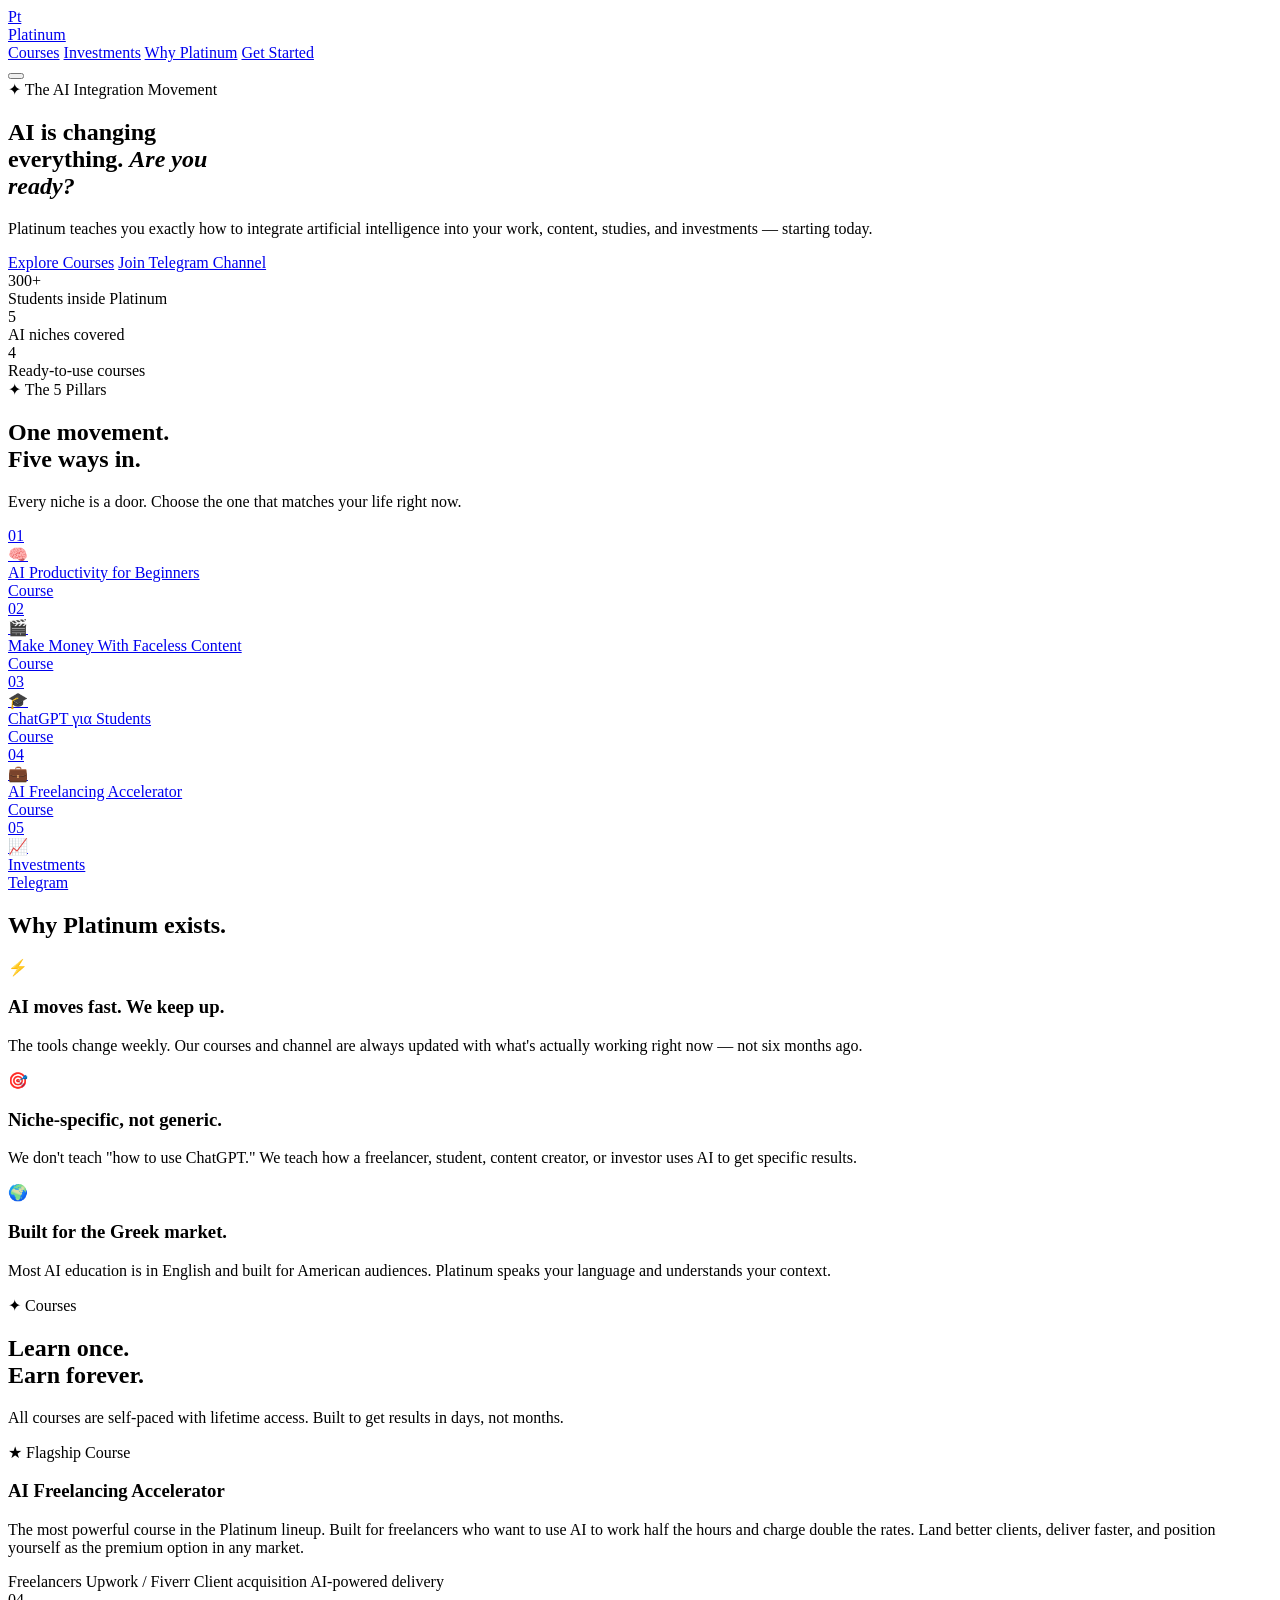
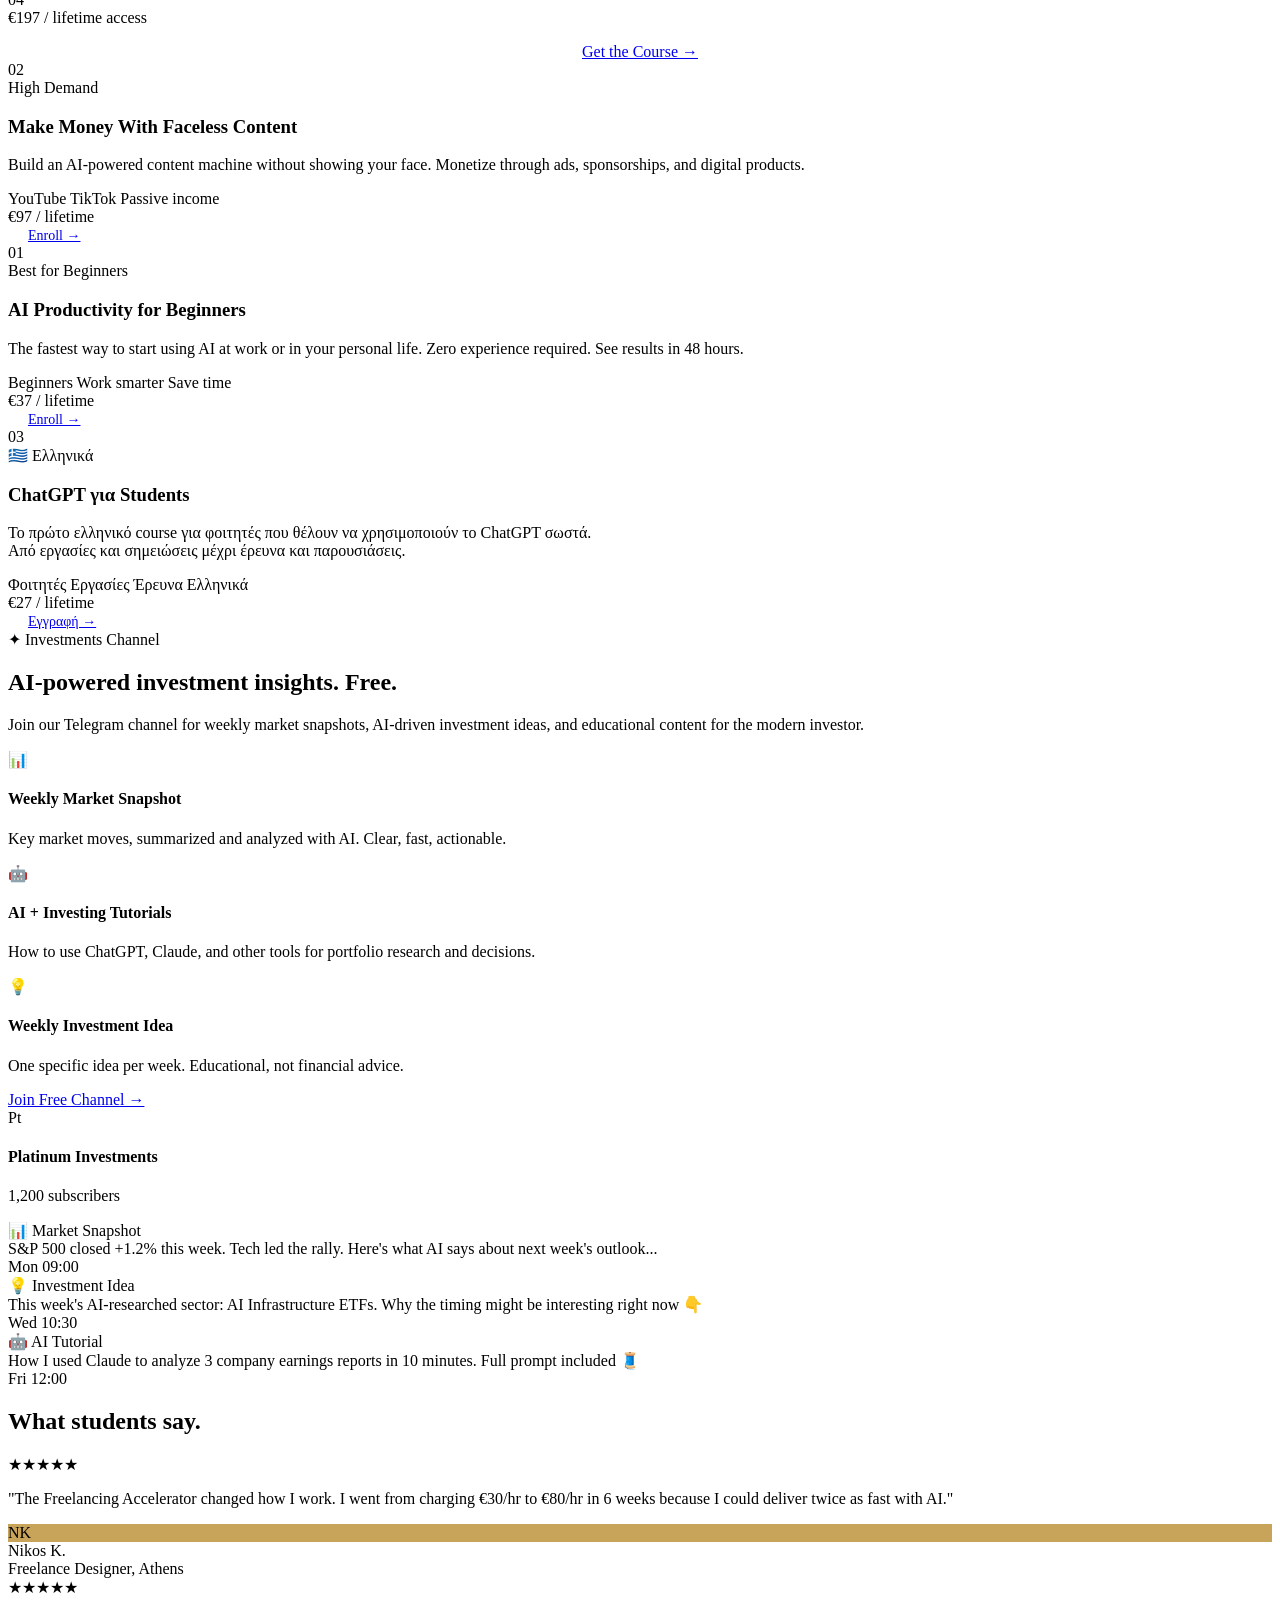
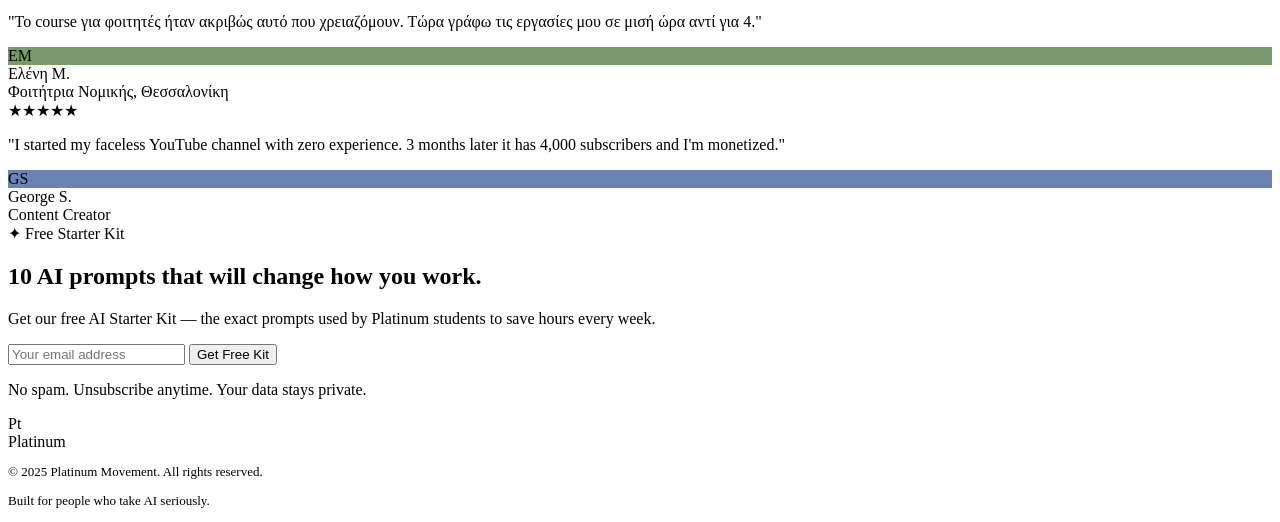
==== index.html @ 346ea212 "Add files via upload" ====
<!DOCTYPE html>
<html lang="en">
<head>
  <meta charset="UTF-8" />
  <meta name="viewport" content="width=device-width, initial-scale=1.0" />
  <meta name="description" content="Platinum — The AI Integration Movement. Learn how to integrate artificial intelligence into your work, content, studies, and investments." />
  <meta property="og:title" content="Platinum — The AI Integration Movement" />
  <meta property="og:description" content="5 niches. 4 courses. 1 free Telegram channel. Start using AI today." />
  <meta property="og:type" content="website" />
  <title>Platinum — The AI Integration Movement</title>
  <link rel="stylesheet" href="css/global.css" />
  <link rel="stylesheet" href="css/landing.css" />
</head>
<body>

  <!-- ══ NAVBAR ══════════════════════════════════════════════ -->
  <nav class="navbar">
    <a href="index.html" class="nav-logo">
      <div class="pt-badge">Pt</div>
      Platinum
    </a>
    <div class="nav-links">
      <a href="#courses">Courses</a>
      <a href="#investments">Investments</a>
      <a href="#about">Why Platinum</a>
      <a href="#email" class="nav-cta">Get Started</a>
    </div>
    <button class="nav-hamburger" aria-label="Toggle menu">
      <span></span><span></span><span></span>
    </button>
  </nav>

  <!-- ══ HERO ════════════════════════════════════════════════ -->
  <section class="hero">
    <div class="hero-grid" aria-hidden="true"></div>

    <div class="hero-eyebrow eyebrow">✦ The AI Integration Movement</div>

    <h1>AI is changing<br>everything. <em>Are you<br>ready?</em></h1>

    <p class="hero-sub">
      Platinum teaches you exactly how to integrate artificial intelligence
      into your work, content, studies, and investments — starting today.
    </p>

    <div class="hero-ctas">
      <a href="#courses" class="btn btn-primary">Explore Courses</a>
      <a href="#investments" class="btn btn-secondary">Join Telegram Channel</a>
    </div>

    <div class="hero-stats">
      <div class="stat">
        <div class="stat-num" data-target="300" data-suffix="+">300+</div>
        <div class="stat-label">Students inside Platinum</div>
      </div>
      <div class="stat">
        <div class="stat-num" data-target="5">5</div>
        <div class="stat-label">AI niches covered</div>
      </div>
      <div class="stat">
        <div class="stat-num" data-target="4">4</div>
        <div class="stat-label">Ready-to-use courses</div>
      </div>
    </div>
  </section>

  <!-- ══ PILLARS ══════════════════════════════════════════════ -->
  <section class="pillars-section" id="about">
    <div class="section-inner">
      <div class="pillars-header reveal">
        <div class="section-label">✦ The 5 Pillars</div>
        <h2>One movement.<br>Five ways in.</h2>
        <p>Every niche is a door. Choose the one that matches your life right now.</p>
      </div>
      <div class="grid-5 reveal">
        <a href="course-productivity.html" class="pillar-card">
          <div class="pillar-num">01</div>
          <div class="pillar-icon">🧠</div>
          <div class="pillar-name">AI Productivity for Beginners</div>
          <span class="pillar-type type-course">Course</span>
        </a>
        <a href="course-faceless.html" class="pillar-card">
          <div class="pillar-num">02</div>
          <div class="pillar-icon">🎬</div>
          <div class="pillar-name">Make Money With Faceless Content</div>
          <span class="pillar-type type-course">Course</span>
        </a>
        <a href="course-students.html" class="pillar-card">
          <div class="pillar-num">03</div>
          <div class="pillar-icon">🎓</div>
          <div class="pillar-name">ChatGPT για Students</div>
          <span class="pillar-type type-course">Course</span>
        </a>
        <a href="course-freelancing.html" class="pillar-card">
          <div class="pillar-num">04</div>
          <div class="pillar-icon">💼</div>
          <div class="pillar-name">AI Freelancing Accelerator</div>
          <span class="pillar-type type-course">Course</span>
        </a>
        <a href="#investments" class="pillar-card">
          <div class="pillar-num">05</div>
          <div class="pillar-icon">📈</div>
          <div class="pillar-name">Investments</div>
          <span class="pillar-type type-channel">Telegram</span>
        </a>
      </div>
    </div>
  </section>

  <!-- ══ WHY ══════════════════════════════════════════════════ -->
  <section class="why-section">
    <div class="section-inner">
      <h2 class="reveal">Why Platinum exists.</h2>
      <div class="why-grid reveal">
        <div class="why-item">
          <div class="why-icon">⚡</div>
          <h3>AI moves fast. We keep up.</h3>
          <p>The tools change weekly. Our courses and channel are always updated with what's actually working right now — not six months ago.</p>
        </div>
        <div class="why-item">
          <div class="why-icon">🎯</div>
          <h3>Niche-specific, not generic.</h3>
          <p>We don't teach "how to use ChatGPT." We teach how a freelancer, student, content creator, or investor uses AI to get specific results.</p>
        </div>
        <div class="why-item">
          <div class="why-icon">🌍</div>
          <h3>Built for the Greek market.</h3>
          <p>Most AI education is in English and built for American audiences. Platinum speaks your language and understands your context.</p>
        </div>
      </div>
    </div>
  </section>

  <!-- ══ COURSES ══════════════════════════════════════════════ -->
  <section class="courses-section" id="courses">
    <div class="section-inner">
      <div class="courses-header reveal">
        <div>
          <div class="section-label">✦ Courses</div>
          <h2>Learn once.<br>Earn forever.</h2>
        </div>
        <p>All courses are self-paced with lifetime access. Built to get results in days, not months.</p>
      </div>

      <div class="courses-grid">
        <!-- Featured -->
        <div class="course-card featured reveal">
          <div class="course-content">
            <span class="course-tag">★ Flagship Course</span>
            <h3 class="course-title">AI Freelancing Accelerator</h3>
            <p class="course-desc">The most powerful course in the Platinum lineup. Built for freelancers who want to use AI to work half the hours and charge double the rates. Land better clients, deliver faster, and position yourself as the premium option in any market.</p>
            <div class="course-meta">
              <span class="pill">Freelancers</span>
              <span class="pill">Upwork / Fiverr</span>
              <span class="pill">Client acquisition</span>
              <span class="pill">AI-powered delivery</span>
            </div>
          </div>
          <div class="course-side">
            <div class="course-card-num">04</div>
            <div style="display:flex;flex-direction:column;gap:16px;">
              <div class="course-price">€197 <span>/ lifetime access</span></div>
              <a href="course-freelancing.html" class="btn btn-primary" style="text-align:center;">Get the Course →</a>
            </div>
          </div>
        </div>

        <div class="course-card reveal">
          <div class="course-card-num">02</div>
          <span class="course-tag">High Demand</span>
          <h3 class="course-title">Make Money With Faceless Content</h3>
          <p class="course-desc">Build an AI-powered content machine without showing your face. Monetize through ads, sponsorships, and digital products.</p>
          <div class="course-meta">
            <span class="pill">YouTube</span>
            <span class="pill">TikTok</span>
            <span class="pill">Passive income</span>
          </div>
          <div class="course-footer">
            <div class="course-price">€97 <span>/ lifetime</span></div>
            <a href="course-faceless.html" class="btn btn-primary" style="padding:12px 20px;font-size:14px;">Enroll →</a>
          </div>
        </div>

        <div class="course-card reveal">
          <div class="course-card-num">01</div>
          <span class="course-tag">Best for Beginners</span>
          <h3 class="course-title">AI Productivity for Beginners</h3>
          <p class="course-desc">The fastest way to start using AI at work or in your personal life. Zero experience required. See results in 48 hours.</p>
          <div class="course-meta">
            <span class="pill">Beginners</span>
            <span class="pill">Work smarter</span>
            <span class="pill">Save time</span>
          </div>
          <div class="course-footer">
            <div class="course-price">€37 <span>/ lifetime</span></div>
            <a href="course-productivity.html" class="btn btn-primary" style="padding:12px 20px;font-size:14px;">Enroll →</a>
          </div>
        </div>

        <div class="course-card reveal" style="grid-column:span 2;">
          <div class="course-card-num">03</div>
          <span class="course-tag">🇬🇷 Ελληνικά</span>
          <h3 class="course-title">ChatGPT για Students</h3>
          <p class="course-desc" style="max-width:600px;">Το πρώτο ελληνικό course για φοιτητές που θέλουν να χρησιμοποιούν το ChatGPT σωστά. Από εργασίες και σημειώσεις μέχρι έρευνα και παρουσιάσεις.</p>
          <div class="course-meta">
            <span class="pill">Φοιτητές</span>
            <span class="pill">Εργασίες</span>
            <span class="pill">Έρευνα</span>
            <span class="pill">Ελληνικά</span>
          </div>
          <div class="course-footer">
            <div class="course-price">€27 <span>/ lifetime</span></div>
            <a href="course-students.html" class="btn btn-primary" style="padding:12px 20px;font-size:14px;">Εγγραφή →</a>
          </div>
        </div>
      </div>
    </div>
  </section>

  <!-- ══ TELEGRAM ══════════════════════════════════════════════ -->
  <section class="telegram-section" id="investments">
    <div class="section-inner">
      <div class="telegram-inner">
        <div class="reveal">
          <div class="section-label">✦ Investments Channel</div>
          <h2>AI-powered investment insights. Free.</h2>
          <p>Join our Telegram channel for weekly market snapshots, AI-driven investment ideas, and educational content for the modern investor.</p>
          <div class="tg-features">
            <div class="tg-feature">
              <div class="tg-feature-icon">📊</div>
              <div>
                <h4>Weekly Market Snapshot</h4>
                <p>Key market moves, summarized and analyzed with AI. Clear, fast, actionable.</p>
              </div>
            </div>
            <div class="tg-feature">
              <div class="tg-feature-icon">🤖</div>
              <div>
                <h4>AI + Investing Tutorials</h4>
                <p>How to use ChatGPT, Claude, and other tools for portfolio research and decisions.</p>
              </div>
            </div>
            <div class="tg-feature">
              <div class="tg-feature-icon">💡</div>
              <div>
                <h4>Weekly Investment Idea</h4>
                <p>One specific idea per week. Educational, not financial advice.</p>
              </div>
            </div>
          </div>
          <a href="https://t.me/platinum_investments" class="btn btn-primary" target="_blank" rel="noopener">Join Free Channel →</a>
        </div>

        <div class="tg-mockup reveal">
          <div class="tg-mockup-header">
            <div class="tg-mockup-avatar">Pt</div>
            <div class="tg-mockup-info">
              <h4>Platinum Investments</h4>
              <p>1,200 subscribers</p>
            </div>
          </div>
          <div class="tg-messages">
            <div class="tg-msg">
              <div class="msg-tag">📊 Market Snapshot</div>
              S&P 500 closed +1.2% this week. Tech led the rally. Here's what AI says about next week's outlook...
              <div class="msg-time">Mon 09:00</div>
            </div>
            <div class="tg-msg">
              <div class="msg-tag">💡 Investment Idea</div>
              This week's AI-researched sector: AI Infrastructure ETFs. Why the timing might be interesting right now 👇
              <div class="msg-time">Wed 10:30</div>
            </div>
            <div class="tg-msg">
              <div class="msg-tag">🤖 AI Tutorial</div>
              How I used Claude to analyze 3 company earnings reports in 10 minutes. Full prompt included 🧵
              <div class="msg-time">Fri 12:00</div>
            </div>
          </div>
        </div>
      </div>
    </div>
  </section>

  <!-- ══ TESTIMONIALS ═════════════════════════════════════════ -->
  <section class="testimonials-section">
    <div class="section-inner">
      <h2 class="reveal">What students say.</h2>
      <div class="grid-3 reveal">
        <div class="testi-card">
          <div class="testi-stars">★★★★★</div>
          <p class="testi-quote">"The Freelancing Accelerator changed how I work. I went from charging €30/hr to €80/hr in 6 weeks because I could deliver twice as fast with AI."</p>
          <div class="testi-author">
            <div class="testi-avatar" style="background:#c8a45a;">NK</div>
            <div>
              <div class="testi-name">Nikos K.</div>
              <div class="testi-role">Freelance Designer, Athens</div>
            </div>
          </div>
        </div>
        <div class="testi-card">
          <div class="testi-stars">★★★★★</div>
          <p class="testi-quote">"Το course για φοιτητές ήταν ακριβώς αυτό που χρειαζόμουν. Τώρα γράφω τις εργασίες μου σε μισή ώρα αντί για 4."</p>
          <div class="testi-author">
            <div class="testi-avatar" style="background:#7a9c6d;">EM</div>
            <div>
              <div class="testi-name">Ελένη Μ.</div>
              <div class="testi-role">Φοιτήτρια Νομικής, Θεσσαλονίκη</div>
            </div>
          </div>
        </div>
        <div class="testi-card">
          <div class="testi-stars">★★★★★</div>
          <p class="testi-quote">"I started my faceless YouTube channel with zero experience. 3 months later it has 4,000 subscribers and I'm monetized."</p>
          <div class="testi-author">
            <div class="testi-avatar" style="background:#6a82b4;">GS</div>
            <div>
              <div class="testi-name">George S.</div>
              <div class="testi-role">Content Creator</div>
            </div>
          </div>
        </div>
      </div>
    </div>
  </section>

  <!-- ══ EMAIL ════════════════════════════════════════════════ -->
  <section class="email-section" id="email">
    <div class="section-inner">
      <div class="reveal">
        <div class="section-label">✦ Free Starter Kit</div>
        <h2>10 AI prompts that will change how you work.</h2>
        <p>Get our free AI Starter Kit — the exact prompts used by Platinum students to save hours every week.</p>
        <form class="email-form" novalidate>
          <input type="email" placeholder="Your email address" required aria-label="Email address" />
          <button type="submit" class="btn btn-gold">Get Free Kit</button>
        </form>
        <p class="email-fine">No spam. Unsubscribe anytime. Your data stays private.</p>
      </div>
    </div>
  </section>

  <!-- ══ FOOTER ═══════════════════════════════════════════════ -->
  <footer class="site-footer">
    <div class="footer-logo">
      <div class="pt-badge">Pt</div>
      Platinum
    </div>
    <p style="font-size:13px;color:var(--gray);">© 2025 Platinum Movement. All rights reserved.</p>
    <p style="font-size:13px;color:var(--gray);">Built for people who take AI seriously.</p>
  </footer>

  <script src="js/main.js"></script>
</body>
</html>
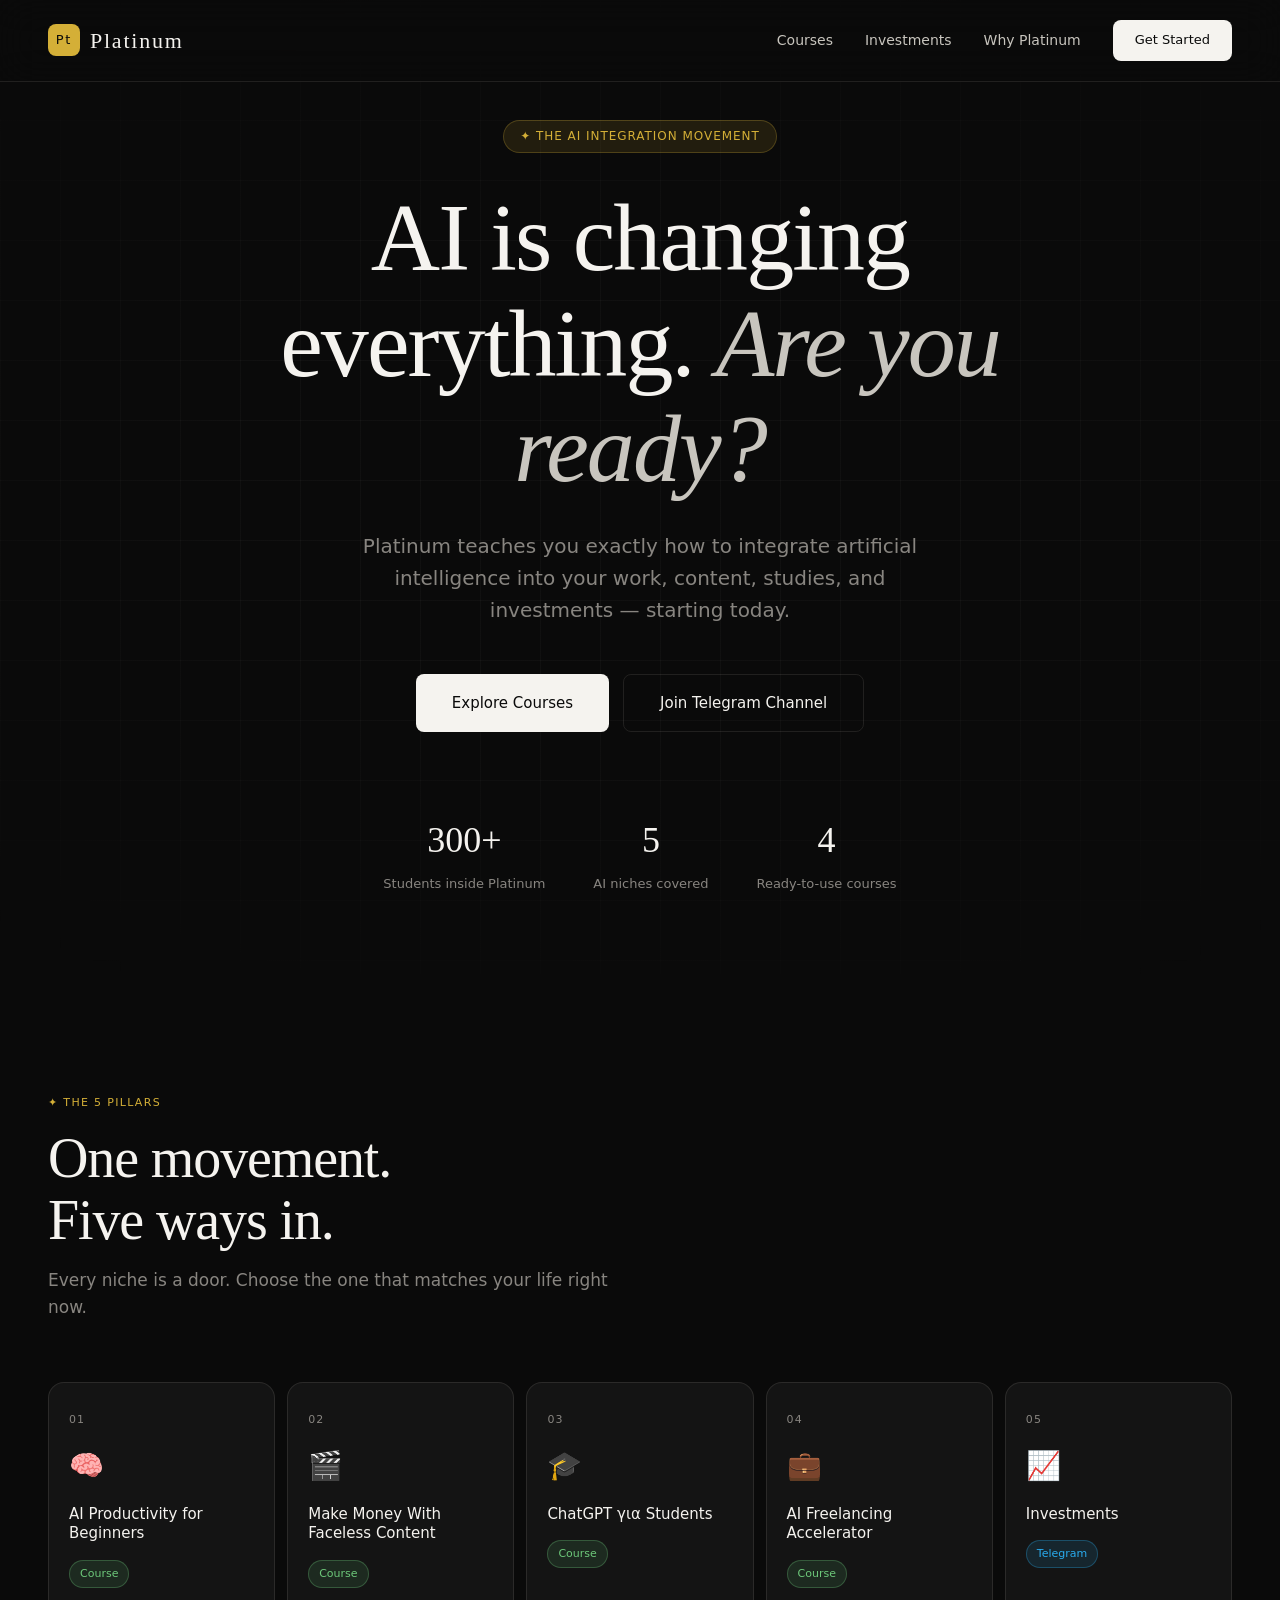
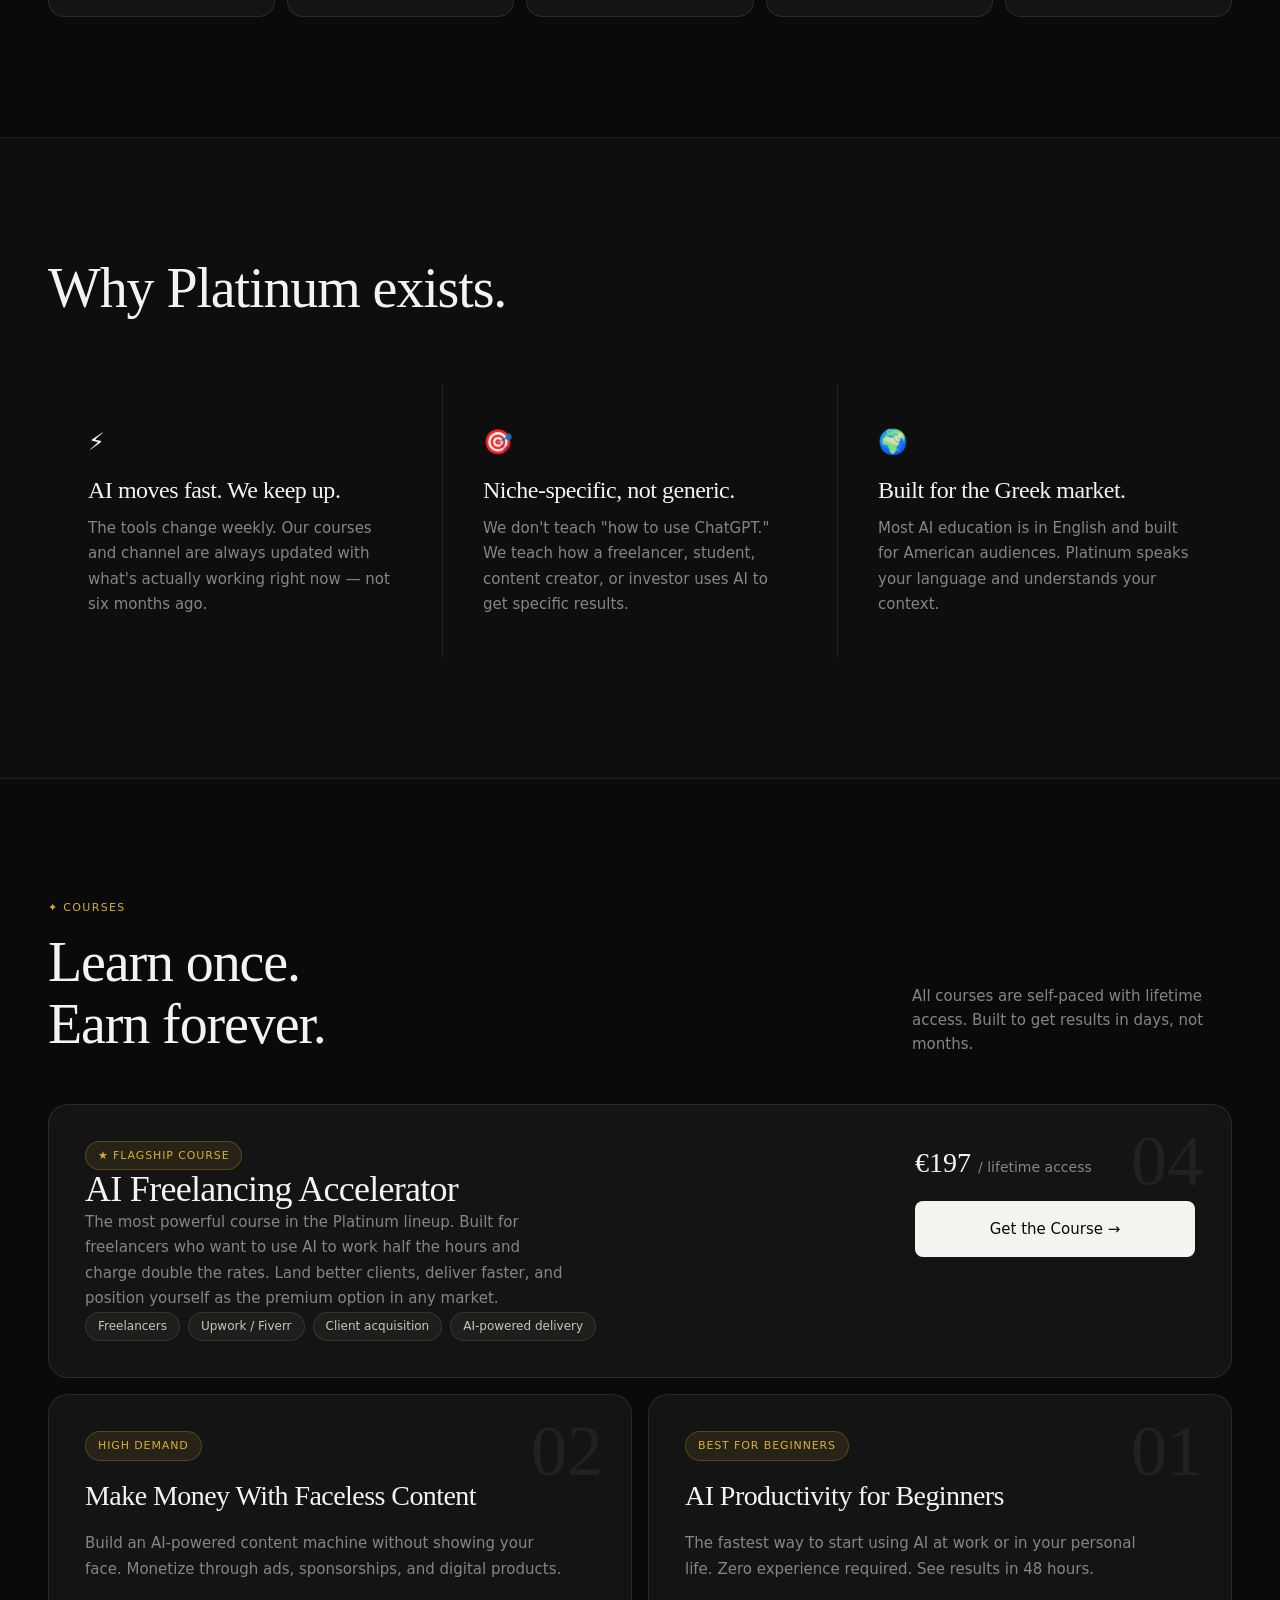
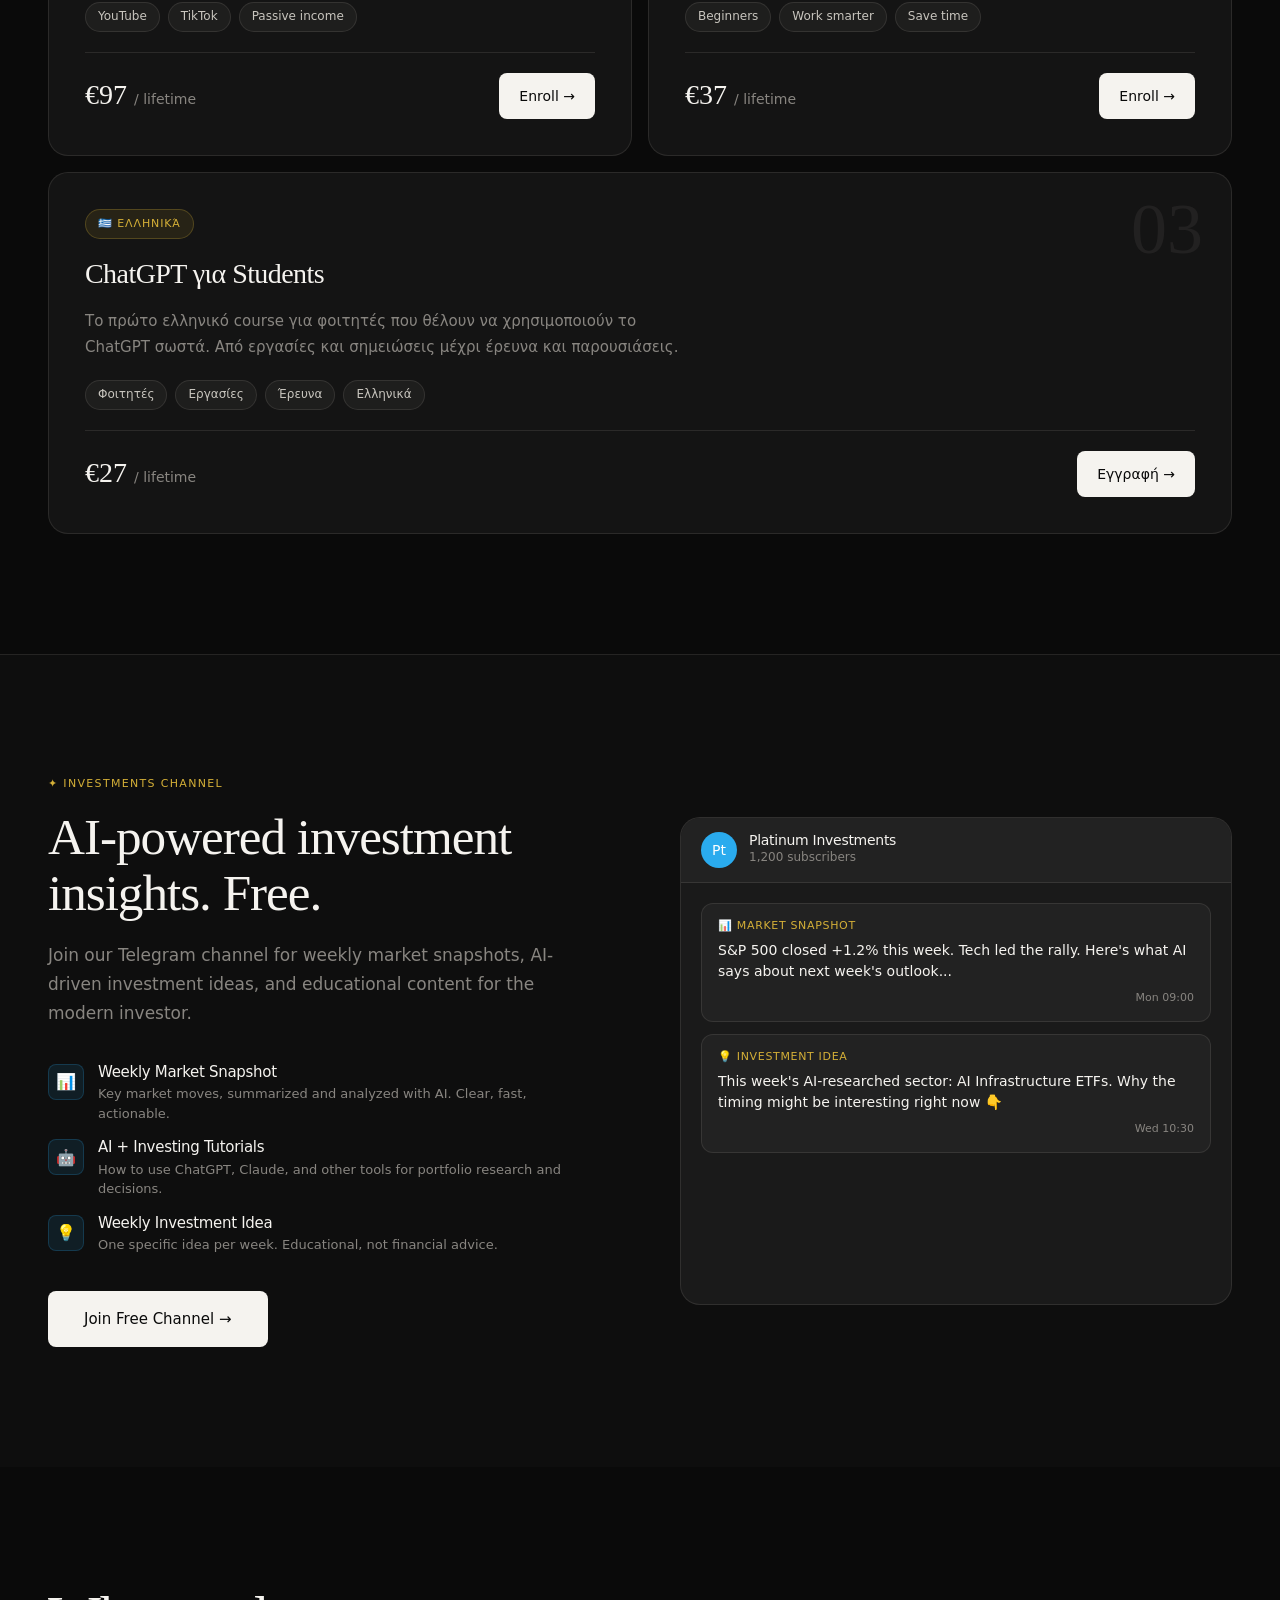
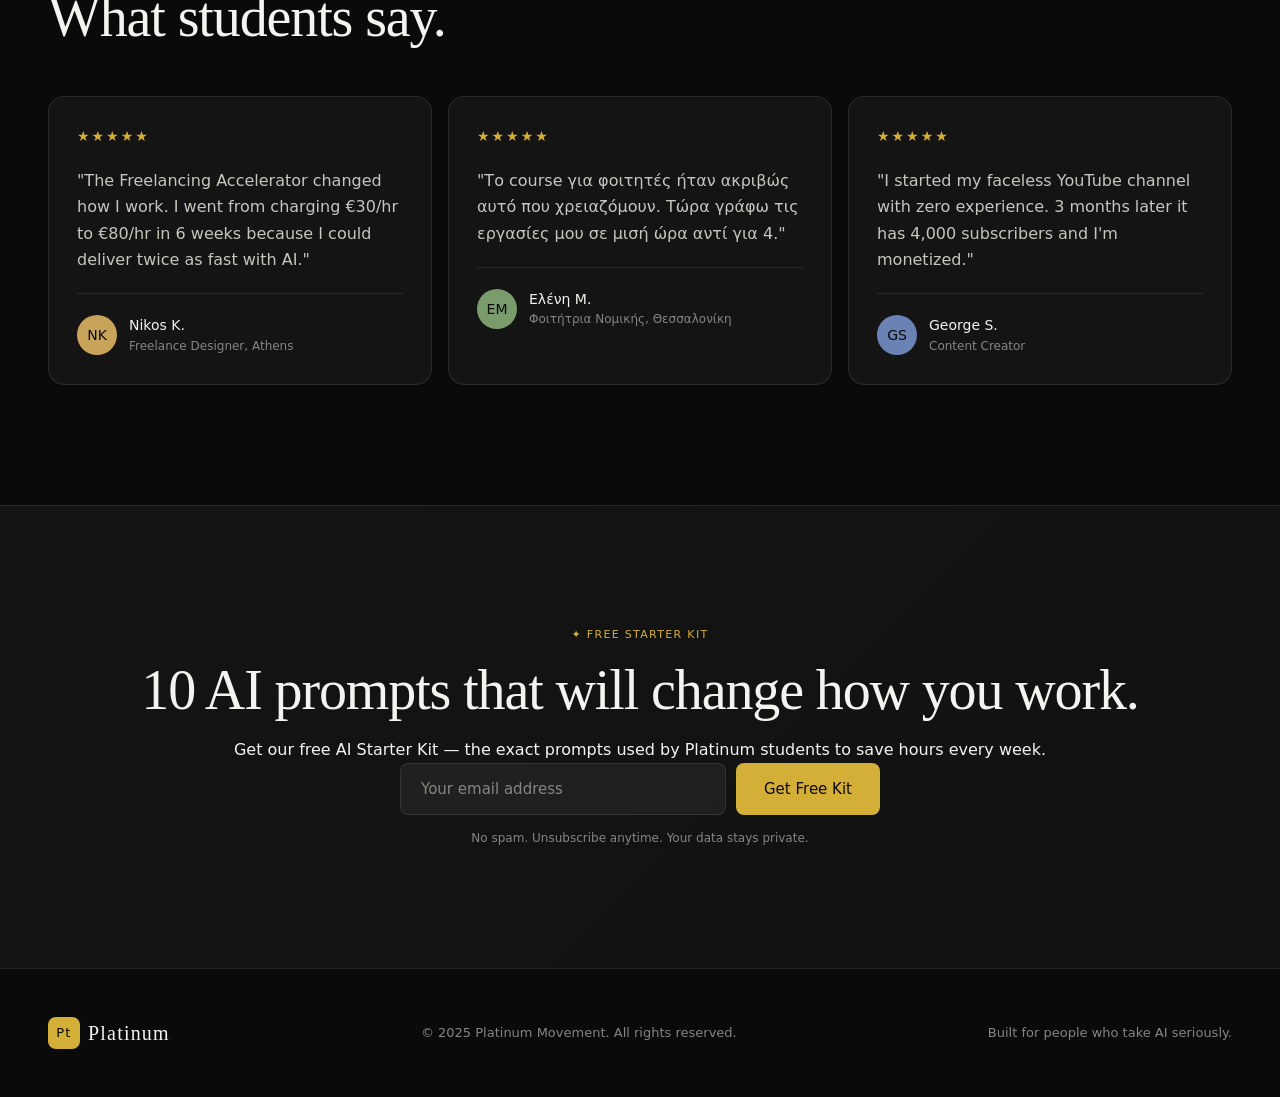
==== commit d491b963: "Update index.html" ====
--- a/index.html
+++ b/index.html
@@ -248,7 +248,7 @@
               </div>
             </div>
           </div>
-          <a href="https://t.me/platinum_investments" class="btn btn-primary" target="_blank" rel="noopener">Join Free Channel →</a>
+          <a href="t.me/platinumaifuture" class="btn btn-primary" target="_blank" rel="noopener">Join Free Channel →</a>
         </div>
 
         <div class="tg-mockup reveal">
--- a/css/global.css
+++ b/css/global.css
@@ -0,0 +1,521 @@
+/* ============================================================
+   PLATINUM — Global Styles
+   Shared across all pages
+   ============================================================ */
+
+@import url('https://fonts.googleapis.com/css2?family=Instrument+Serif:ital@0;1&family=DM+Sans:ital,wght@0,300;0,400;0,500;1,300&display=swap');
+
+/* ── CSS Variables ── */
+:root {
+  --black:       #0a0a0a;
+  --white:       #f5f3ef;
+  --platinum:    #c8c5be;
+  --accent:      #d4af37;
+  --accent-dark: #c9a430;
+  --gray:        #888580;
+  --gray-dark:   #555;
+  --card-bg:     #141414;
+  --card-bg-2:   #161616;
+  --surface:     #0e0e0e;
+  --border:      rgba(200, 197, 190, 0.12);
+  --border-gold: rgba(212, 175, 55, 0.25);
+  --green:       #6dc87a;
+  --red:         #c87a7a;
+
+  --font-serif: 'Instrument Serif', Georgia, serif;
+  --font-sans:  'DM Sans', system-ui, sans-serif;
+
+  --radius-sm: 8px;
+  --radius-md: 12px;
+  --radius-lg: 16px;
+  --radius-xl: 20px;
+  --radius-pill: 100px;
+
+  --transition: 0.2s ease;
+  --transition-slow: 0.7s ease;
+
+  --max-width: 1200px;
+  --section-pad: 120px 48px;
+}
+
+/* ── Reset ── */
+*, *::before, *::after {
+  box-sizing: border-box;
+  margin: 0;
+  padding: 0;
+}
+
+html {
+  scroll-behavior: smooth;
+  -webkit-text-size-adjust: 100%;
+}
+
+body {
+  background: var(--black);
+  color: var(--white);
+  font-family: var(--font-sans);
+  font-weight: 300;
+  line-height: 1.6;
+  overflow-x: hidden;
+  -webkit-font-smoothing: antialiased;
+}
+
+img, video { max-width: 100%; display: block; }
+a { color: inherit; text-decoration: none; }
+button { font-family: var(--font-sans); cursor: pointer; }
+ul, ol { list-style: none; }
+
+/* ── Typography ── */
+.serif { font-family: var(--font-serif); }
+
+h1, h2, h3, h4 {
+  font-family: var(--font-serif);
+  font-weight: 400;
+  line-height: 1.1;
+  letter-spacing: -0.02em;
+}
+
+/* ── Section Layout ── */
+.section-inner {
+  max-width: var(--max-width);
+  margin: 0 auto;
+}
+
+.section-label {
+  font-size: 11px;
+  font-weight: 500;
+  letter-spacing: 0.12em;
+  text-transform: uppercase;
+  color: var(--accent);
+  margin-bottom: 16px;
+  font-family: var(--font-sans);
+}
+
+/* ── Buttons ── */
+.btn {
+  display: inline-flex;
+  align-items: center;
+  justify-content: center;
+  gap: 8px;
+  padding: 16px 36px;
+  border-radius: var(--radius-sm);
+  font-size: 15px;
+  font-weight: 500;
+  font-family: var(--font-sans);
+  border: none;
+  cursor: pointer;
+  transition: background var(--transition), transform var(--transition), border-color var(--transition);
+  text-decoration: none;
+  white-space: nowrap;
+}
+
+.btn-primary {
+  background: var(--white);
+  color: var(--black);
+}
+.btn-primary:hover {
+  background: var(--platinum);
+  transform: translateY(-2px);
+}
+
+.btn-secondary {
+  background: transparent;
+  color: var(--white);
+  border: 1px solid var(--border);
+}
+.btn-secondary:hover {
+  border-color: var(--platinum);
+  transform: translateY(-2px);
+}
+
+.btn-gold {
+  background: var(--accent);
+  color: var(--black);
+}
+.btn-gold:hover {
+  background: var(--accent-dark);
+  transform: translateY(-2px);
+}
+
+.btn-block {
+  display: block;
+  width: 100%;
+  text-align: center;
+}
+
+/* ── Badge / Eyebrow ── */
+.eyebrow {
+  display: inline-flex;
+  align-items: center;
+  gap: 8px;
+  background: rgba(212, 175, 55, 0.12);
+  border: 1px solid var(--border-gold);
+  border-radius: var(--radius-pill);
+  padding: 6px 16px;
+  font-size: 12px;
+  font-weight: 500;
+  color: var(--accent);
+  letter-spacing: 0.08em;
+  text-transform: uppercase;
+  font-family: var(--font-sans);
+}
+
+/* ── Pills / Tags ── */
+.pill {
+  font-size: 12px;
+  padding: 4px 12px;
+  border-radius: var(--radius-pill);
+  background: rgba(200, 197, 190, 0.06);
+  color: var(--platinum);
+  border: 1px solid var(--border);
+  font-family: var(--font-sans);
+}
+
+/* ── Back Link ── */
+.back-link {
+  position: fixed;
+  top: 24px;
+  left: 32px;
+  z-index: 100;
+  display: flex;
+  align-items: center;
+  gap: 8px;
+  font-size: 13px;
+  color: var(--gray);
+  transition: color var(--transition);
+  font-family: var(--font-sans);
+}
+.back-link:hover { color: var(--white); }
+
+/* ── Scroll Reveal ── */
+.reveal {
+  opacity: 0;
+  transform: translateY(28px);
+  transition: opacity var(--transition-slow), transform var(--transition-slow);
+}
+.reveal.visible {
+  opacity: 1;
+  transform: translateY(0);
+}
+
+/* ── Price Card ── */
+.price-card {
+  background: var(--card-bg-2);
+  border: 1px solid var(--border-gold);
+  border-radius: var(--radius-xl);
+  padding: 36px;
+  position: sticky;
+  top: 100px;
+}
+
+.price-tag {
+  text-align: center;
+  margin-bottom: 28px;
+  padding-bottom: 28px;
+  border-bottom: 1px solid var(--border);
+}
+
+.price-original {
+  font-size: 18px;
+  color: var(--gray);
+  text-decoration: line-through;
+  margin-bottom: 4px;
+}
+
+.price-main {
+  font-family: var(--font-serif);
+  font-size: 64px;
+  font-weight: 400;
+  color: var(--white);
+  line-height: 1;
+}
+
+.price-sub {
+  font-size: 14px;
+  color: var(--gray);
+  margin-top: 8px;
+}
+
+.price-includes { margin-top: 24px; }
+.price-includes h4 {
+  font-size: 13px;
+  font-weight: 500;
+  color: var(--gray);
+  letter-spacing: 0.06em;
+  text-transform: uppercase;
+  margin-bottom: 12px;
+  font-family: var(--font-sans);
+}
+
+.include-item {
+  display: flex;
+  align-items: flex-start;
+  gap: 10px;
+  font-size: 14px;
+  padding: 8px 0;
+  border-bottom: 1px solid var(--border);
+  font-family: var(--font-sans);
+}
+.include-item:last-child { border: none; }
+.include-icon { color: var(--accent); flex-shrink: 0; }
+
+.guarantee {
+  text-align: center;
+  margin-top: 20px;
+  font-size: 12px;
+  color: var(--gray);
+  font-family: var(--font-sans);
+}
+
+/* ── Module / Accordion ── */
+.accordion-item {
+  background: var(--card-bg);
+  border: 1px solid var(--border);
+  border-radius: var(--radius-md);
+  overflow: hidden;
+  margin-bottom: 2px;
+}
+
+.accordion-header {
+  display: flex;
+  align-items: center;
+  gap: 16px;
+  padding: 20px 24px;
+  cursor: pointer;
+  transition: background var(--transition);
+  list-style: none;
+  font-family: var(--font-sans);
+}
+.accordion-header:hover,
+.accordion-item.open .accordion-header { background: #1a1a1a; }
+
+.accordion-num {
+  width: 32px;
+  height: 32px;
+  border-radius: var(--radius-sm);
+  background: rgba(212, 175, 55, 0.1);
+  border: 1px solid rgba(212, 175, 55, 0.25);
+  display: flex;
+  align-items: center;
+  justify-content: center;
+  font-size: 13px;
+  font-weight: 500;
+  color: var(--accent);
+  flex-shrink: 0;
+  font-family: var(--font-sans);
+}
+
+.accordion-title { flex: 1; font-size: 16px; font-weight: 500; }
+.accordion-count { font-size: 13px; color: var(--gray); }
+
+.accordion-body {
+  padding: 0 24px 20px 72px;
+  display: none;
+  font-family: var(--font-sans);
+}
+.accordion-item.open .accordion-body { display: block; }
+
+.lesson-list { display: flex; flex-direction: column; gap: 8px; }
+.lesson-list li {
+  font-size: 14px;
+  color: var(--gray);
+  display: flex;
+  align-items: center;
+  gap: 8px;
+}
+.lesson-list li::before {
+  content: '▶';
+  font-size: 10px;
+  color: var(--accent);
+  flex-shrink: 0;
+}
+
+/* ── FAQ ── */
+.faq-item {
+  background: var(--card-bg);
+  border: 1px solid var(--border);
+  border-radius: var(--radius-md);
+  overflow: hidden;
+  margin-bottom: 2px;
+}
+
+.faq-question {
+  display: flex;
+  align-items: center;
+  justify-content: space-between;
+  padding: 20px 24px;
+  cursor: pointer;
+  font-size: 16px;
+  font-weight: 500;
+  transition: background var(--transition);
+  font-family: var(--font-sans);
+}
+.faq-question:hover,
+.faq-item.open .faq-question { background: #1a1a1a; }
+
+.faq-icon {
+  font-size: 20px;
+  color: var(--accent);
+  transition: transform var(--transition);
+  flex-shrink: 0;
+}
+.faq-item.open .faq-icon { transform: rotate(45deg); }
+
+.faq-answer {
+  padding: 0 24px 20px;
+  font-size: 15px;
+  color: var(--gray);
+  line-height: 1.7;
+  display: none;
+  font-family: var(--font-sans);
+}
+.faq-item.open .faq-answer { display: block; }
+
+/* ── Testimonials ── */
+.testi-card {
+  background: var(--card-bg);
+  border: 1px solid var(--border);
+  border-radius: var(--radius-lg);
+  padding: 28px;
+  display: flex;
+  flex-direction: column;
+  gap: 20px;
+}
+
+.testi-stars {
+  color: var(--accent);
+  font-size: 14px;
+  letter-spacing: 2px;
+}
+
+.testi-quote {
+  font-size: 16px;
+  line-height: 1.65;
+  color: var(--platinum);
+}
+
+.testi-author {
+  display: flex;
+  align-items: center;
+  gap: 12px;
+  padding-top: 20px;
+  border-top: 1px solid var(--border);
+}
+
+.testi-avatar {
+  width: 40px;
+  height: 40px;
+  border-radius: 50%;
+  display: flex;
+  align-items: center;
+  justify-content: center;
+  font-size: 14px;
+  font-weight: 500;
+  color: var(--black);
+  flex-shrink: 0;
+  font-family: var(--font-sans);
+}
+
+.testi-name { font-size: 14px; font-weight: 500; }
+.testi-role { font-size: 12px; color: var(--gray); }
+
+/* ── For-Who Grid ── */
+.for-card {
+  background: var(--card-bg);
+  border: 1px solid var(--border);
+  border-radius: var(--radius-lg);
+  padding: 28px;
+}
+
+.for-card h3 {
+  font-size: 18px;
+  font-weight: 500;
+  margin-bottom: 16px;
+  font-family: var(--font-sans);
+}
+
+.for-card ul { display: flex; flex-direction: column; gap: 10px; }
+.for-card li {
+  font-size: 15px;
+  color: var(--gray);
+  display: flex;
+  align-items: flex-start;
+  gap: 8px;
+  line-height: 1.5;
+  font-family: var(--font-sans);
+}
+.for-card li::before { flex-shrink: 0; margin-top: 2px; }
+
+.yes-card li::before { content: '✓'; color: var(--green); }
+.no-card li::before  { content: '✗'; color: var(--red); }
+
+/* ── Grid Layouts ── */
+.grid-2 { display: grid; grid-template-columns: 1fr 1fr; gap: 16px; }
+.grid-3 { display: grid; grid-template-columns: repeat(3, 1fr); gap: 16px; }
+.grid-5 { display: grid; grid-template-columns: repeat(5, 1fr); gap: 12px; }
+
+/* ── CTA Bottom ── */
+.cta-bottom {
+  padding: var(--section-pad);
+  text-align: center;
+  background: var(--surface);
+  border-top: 1px solid var(--border);
+}
+
+/* ── Divider ── */
+.divider {
+  border: none;
+  border-top: 1px solid var(--border);
+}
+
+/* ── Footer ── */
+.site-footer {
+  padding: 48px;
+  border-top: 1px solid var(--border);
+  display: flex;
+  justify-content: space-between;
+  align-items: center;
+  font-family: var(--font-sans);
+}
+
+.footer-logo {
+  font-family: var(--font-serif);
+  font-size: 20px;
+  letter-spacing: 0.06em;
+  color: var(--white);
+  display: flex;
+  align-items: center;
+  gap: 8px;
+}
+
+.pt-badge {
+  width: 32px;
+  height: 32px;
+  background: var(--accent);
+  border-radius: var(--radius-sm);
+  display: flex;
+  align-items: center;
+  justify-content: center;
+  font-size: 13px;
+  font-weight: 500;
+  color: var(--black);
+  font-family: var(--font-sans);
+}
+
+/* ── Responsive ── */
+@media (max-width: 900px) {
+  :root { --section-pad: 80px 24px; }
+
+  .grid-2, .grid-3, .grid-5 { grid-template-columns: 1fr; }
+
+  .price-card { position: static; }
+
+  .back-link { left: 16px; top: 16px; }
+
+  .site-footer {
+    flex-direction: column;
+    gap: 16px;
+    text-align: center;
+    padding: 32px 24px;
+  }
+}
--- a/css/landing.css
+++ b/css/landing.css
@@ -0,0 +1,518 @@
+/* ============================================================
+   PLATINUM — Landing Page Styles (index.html)
+   ============================================================ */
+
+/* ── Navbar ── */
+.navbar {
+  position: fixed;
+  top: 0; left: 0; right: 0;
+  z-index: 100;
+  display: flex;
+  align-items: center;
+  justify-content: space-between;
+  padding: 20px 48px;
+  backdrop-filter: blur(20px);
+  -webkit-backdrop-filter: blur(20px);
+  border-bottom: 1px solid var(--border);
+  background: rgba(10, 10, 10, 0.8);
+  transition: padding var(--transition);
+}
+
+.navbar.scrolled { padding: 14px 48px; }
+
+.nav-logo {
+  font-family: var(--font-serif);
+  font-size: 22px;
+  letter-spacing: 0.08em;
+  color: var(--white);
+  display: flex;
+  align-items: center;
+  gap: 10px;
+}
+
+.nav-links {
+  display: flex;
+  gap: 32px;
+  align-items: center;
+}
+
+.nav-links a {
+  color: var(--platinum);
+  font-size: 14px;
+  font-weight: 400;
+  transition: color var(--transition);
+  font-family: var(--font-sans);
+}
+.nav-links a:hover { color: var(--white); }
+
+.nav-cta {
+  background: var(--white) !important;
+  color: var(--black) !important;
+  padding: 10px 22px;
+  border-radius: var(--radius-sm);
+  font-weight: 500 !important;
+  font-size: 13px !important;
+  transition: background var(--transition) !important;
+}
+.nav-cta:hover { background: var(--platinum) !important; }
+
+.nav-hamburger {
+  display: none;
+  flex-direction: column;
+  gap: 5px;
+  cursor: pointer;
+  background: none;
+  border: none;
+  padding: 4px;
+}
+.nav-hamburger span {
+  display: block;
+  width: 24px;
+  height: 1.5px;
+  background: var(--white);
+  transition: transform var(--transition), opacity var(--transition);
+}
+.nav-hamburger.open span:nth-child(1) { transform: translateY(6.5px) rotate(45deg); }
+.nav-hamburger.open span:nth-child(2) { opacity: 0; }
+.nav-hamburger.open span:nth-child(3) { transform: translateY(-6.5px) rotate(-45deg); }
+
+/* ── Hero ── */
+.hero {
+  min-height: 100vh;
+  display: flex;
+  flex-direction: column;
+  align-items: center;
+  justify-content: center;
+  text-align: center;
+  padding: 120px 24px 80px;
+  position: relative;
+  overflow: hidden;
+}
+
+.hero-grid {
+  position: absolute;
+  inset: 0;
+  background-image:
+    linear-gradient(rgba(200, 197, 190, 0.04) 1px, transparent 1px),
+    linear-gradient(90deg, rgba(200, 197, 190, 0.04) 1px, transparent 1px);
+  background-size: 60px 60px;
+  mask-image: radial-gradient(ellipse 80% 60% at 50% 50%, black 40%, transparent 100%);
+  -webkit-mask-image: radial-gradient(ellipse 80% 60% at 50% 50%, black 40%, transparent 100%);
+  pointer-events: none;
+}
+
+.hero-eyebrow { margin-bottom: 32px; animation: fadeUp 0.8s ease both; }
+
+.hero h1 {
+  font-size: clamp(52px, 8vw, 96px);
+  max-width: 900px;
+  animation: fadeUp 0.8s 0.1s ease both;
+}
+.hero h1 em { font-style: italic; color: var(--platinum); }
+
+.hero-sub {
+  font-size: clamp(16px, 2vw, 20px);
+  color: var(--gray);
+  max-width: 560px;
+  margin: 28px auto 48px;
+  animation: fadeUp 0.8s 0.2s ease both;
+}
+
+.hero-ctas {
+  display: flex;
+  gap: 14px;
+  flex-wrap: wrap;
+  justify-content: center;
+  animation: fadeUp 0.8s 0.3s ease both;
+}
+
+.hero-stats {
+  display: flex;
+  gap: 48px;
+  margin-top: 80px;
+  animation: fadeUp 0.8s 0.4s ease both;
+}
+
+.stat { text-align: center; }
+.stat-num {
+  font-family: var(--font-serif);
+  font-size: 36px;
+  font-weight: 400;
+}
+.stat-label { font-size: 13px; color: var(--gray); margin-top: 4px; }
+
+/* ── Pillars ── */
+.pillars-section { padding: var(--section-pad); }
+
+.pillars-header { max-width: 600px; margin-bottom: 60px; }
+.pillars-header h2 { font-size: clamp(36px, 5vw, 56px); margin-bottom: 16px; }
+.pillars-header p  { color: var(--gray); font-size: 17px; }
+
+.pillar-card {
+  background: var(--card-bg);
+  border: 1px solid var(--border);
+  border-radius: var(--radius-lg);
+  padding: 28px 20px;
+  display: flex;
+  flex-direction: column;
+  gap: 16px;
+  position: relative;
+  overflow: hidden;
+  transition: border-color 0.25s, transform 0.25s, background 0.25s;
+}
+
+.pillar-card::before {
+  content: '';
+  position: absolute;
+  top: 0; left: 0; right: 0;
+  height: 1px;
+  background: linear-gradient(90deg, transparent, var(--accent), transparent);
+  opacity: 0;
+  transition: opacity 0.3s;
+}
+
+.pillar-card:hover {
+  border-color: var(--border-gold);
+  transform: translateY(-4px);
+  background: #1a1a1a;
+}
+.pillar-card:hover::before { opacity: 1; }
+
+.pillar-icon { font-size: 28px; }
+.pillar-num  { font-size: 11px; color: var(--gray); font-weight: 500; letter-spacing: 0.1em; }
+.pillar-name { font-size: 15px; font-weight: 500; line-height: 1.3; }
+
+.pillar-type {
+  font-size: 11px;
+  font-weight: 500;
+  padding: 4px 10px;
+  border-radius: var(--radius-pill);
+  display: inline-block;
+  align-self: flex-start;
+  font-family: var(--font-sans);
+}
+.type-course  { background: rgba(100, 200, 120, 0.12); color: #6dc87a; border: 1px solid rgba(109, 200, 122, 0.3); }
+.type-channel { background: rgba(42, 171, 238, 0.12); color: #2AABEE;  border: 1px solid rgba(42, 171, 238, 0.3); }
+
+/* ── Why Section ── */
+.why-section {
+  padding: var(--section-pad);
+  background: var(--surface);
+  border-top: 1px solid var(--border);
+  border-bottom: 1px solid var(--border);
+}
+
+.why-section h2 { font-size: clamp(36px, 5vw, 56px); max-width: 700px; margin-bottom: 64px; }
+
+.why-grid {
+  display: grid;
+  grid-template-columns: repeat(3, 1fr);
+  gap: 1px;
+  background: var(--border);
+}
+
+.why-item { background: var(--surface); padding: 40px; }
+.why-item h3 {
+  font-family: var(--font-serif);
+  font-size: 24px;
+  font-weight: 400;
+  margin: 16px 0 12px;
+}
+.why-item p   { color: var(--gray); font-size: 15px; line-height: 1.7; }
+.why-icon     { font-size: 24px; }
+
+/* ── Courses Section ── */
+.courses-section { padding: var(--section-pad); }
+
+.courses-header {
+  display: flex;
+  justify-content: space-between;
+  align-items: flex-end;
+  margin-bottom: 48px;
+}
+.courses-header h2 { font-size: clamp(36px, 5vw, 56px); }
+.courses-header p  { color: var(--gray); max-width: 320px; font-size: 15px; }
+
+.courses-grid {
+  display: grid;
+  grid-template-columns: 1fr 1fr;
+  gap: 16px;
+}
+
+.course-card {
+  background: var(--card-bg);
+  border: 1px solid var(--border);
+  border-radius: var(--radius-xl);
+  padding: 36px;
+  display: flex;
+  flex-direction: column;
+  gap: 20px;
+  transition: border-color 0.25s, transform 0.25s;
+  position: relative;
+  overflow: hidden;
+}
+.course-card:hover {
+  border-color: rgba(212, 175, 55, 0.25);
+  transform: translateY(-3px);
+}
+
+.course-card.featured {
+  grid-column: span 2;
+  flex-direction: row;
+  align-items: flex-start;
+  gap: 48px;
+}
+
+.course-card-num {
+  font-family: var(--font-serif);
+  font-size: 72px;
+  font-weight: 400;
+  color: rgba(200, 197, 190, 0.08);
+  position: absolute;
+  top: 20px; right: 28px;
+  line-height: 1;
+  pointer-events: none;
+}
+
+.course-tag {
+  display: inline-flex;
+  align-items: center;
+  gap: 6px;
+  font-size: 11px;
+  font-weight: 500;
+  letter-spacing: 0.08em;
+  padding: 5px 12px;
+  border-radius: var(--radius-pill);
+  background: rgba(212, 175, 55, 0.1);
+  color: var(--accent);
+  border: 1px solid rgba(212, 175, 55, 0.25);
+  text-transform: uppercase;
+  align-self: flex-start;
+  font-family: var(--font-sans);
+}
+
+.course-title { font-size: 28px; }
+.featured .course-title { font-size: 36px; }
+
+.course-desc {
+  color: var(--gray);
+  font-size: 15px;
+  line-height: 1.7;
+  max-width: 480px;
+}
+
+.course-meta { display: flex; gap: 8px; flex-wrap: wrap; }
+
+.course-footer {
+  display: flex;
+  align-items: center;
+  justify-content: space-between;
+  margin-top: auto;
+  padding-top: 20px;
+  border-top: 1px solid var(--border);
+}
+
+.course-price {
+  font-family: var(--font-serif);
+  font-size: 28px;
+}
+.course-price span {
+  font-family: var(--font-sans);
+  font-size: 14px;
+  color: var(--gray);
+  font-weight: 300;
+}
+
+.featured .course-content { flex: 1; }
+.featured .course-side    { width: 280px; flex-shrink: 0; display: flex; flex-direction: column; justify-content: flex-end; gap: 16px; }
+
+/* ── Telegram Section ── */
+.telegram-section {
+  padding: var(--section-pad);
+  background: var(--surface);
+  border-top: 1px solid var(--border);
+}
+
+.telegram-inner {
+  display: grid;
+  grid-template-columns: 1fr 1fr;
+  gap: 80px;
+  align-items: center;
+}
+
+.telegram-section h2 { font-size: clamp(36px, 4vw, 52px); margin-bottom: 20px; }
+.telegram-section > .section-inner > .telegram-inner > div > p {
+  color: var(--gray);
+  font-size: 17px;
+  line-height: 1.7;
+  margin-bottom: 36px;
+}
+
+.tg-features { display: flex; flex-direction: column; gap: 16px; margin-bottom: 36px; }
+
+.tg-feature { display: flex; gap: 14px; align-items: flex-start; }
+
+.tg-feature-icon {
+  width: 36px; height: 36px;
+  border-radius: var(--radius-sm);
+  background: rgba(42, 171, 238, 0.1);
+  border: 1px solid rgba(42, 171, 238, 0.2);
+  display: flex;
+  align-items: center;
+  justify-content: center;
+  font-size: 16px;
+  flex-shrink: 0;
+}
+
+.tg-feature h4 { font-size: 15px; font-weight: 500; margin-bottom: 4px; font-family: var(--font-sans); }
+.tg-feature p  { font-size: 13px; color: var(--gray); line-height: 1.5; }
+
+/* Telegram Mockup */
+.tg-mockup {
+  background: #1a1a1a;
+  border: 1px solid var(--border);
+  border-radius: var(--radius-xl);
+  overflow: hidden;
+}
+
+.tg-mockup-header {
+  background: #222;
+  padding: 14px 20px;
+  display: flex;
+  align-items: center;
+  gap: 12px;
+  border-bottom: 1px solid var(--border);
+}
+
+.tg-mockup-avatar {
+  width: 36px; height: 36px;
+  border-radius: 50%;
+  background: #2AABEE;
+  display: flex;
+  align-items: center;
+  justify-content: center;
+  font-size: 14px;
+  color: white;
+  font-weight: 500;
+  font-family: var(--font-sans);
+}
+
+.tg-mockup-info h4 { font-size: 14px; font-weight: 500; font-family: var(--font-sans); }
+.tg-mockup-info p  { font-size: 12px; color: var(--gray); }
+
+.tg-messages { padding: 20px; display: flex; flex-direction: column; gap: 12px; }
+
+.tg-msg {
+  background: #222;
+  border-radius: var(--radius-md);
+  padding: 14px 16px;
+  font-size: 14px;
+  line-height: 1.5;
+  border: 1px solid var(--border);
+  font-family: var(--font-sans);
+  opacity: 0;
+  transform: translateY(10px);
+  transition: opacity 0.5s, transform 0.5s;
+}
+.tg-msg.visible { opacity: 1; transform: translateY(0); }
+
+.tg-msg .msg-tag {
+  font-size: 11px;
+  font-weight: 500;
+  color: var(--accent);
+  letter-spacing: 0.06em;
+  text-transform: uppercase;
+  margin-bottom: 6px;
+}
+.tg-msg .msg-time {
+  font-size: 11px;
+  color: var(--gray);
+  margin-top: 8px;
+  text-align: right;
+}
+
+/* ── Testimonials Section ── */
+.testimonials-section { padding: var(--section-pad); }
+.testimonials-section h2 { margin-bottom: 48px; font-size: clamp(36px, 5vw, 56px); }
+
+/* ── Email Capture ── */
+.email-section {
+  padding: var(--section-pad);
+  background: linear-gradient(135deg, #141414 0%, #111 100%);
+  border-top: 1px solid var(--border);
+  text-align: center;
+}
+
+.email-section h2 {
+  font-size: clamp(36px, 5vw, 56px);
+  margin-bottom: 16px;
+}
+.email-section > .section-inner > p { color: var(--gray); font-size: 17px; margin-bottom: 36px; }
+
+.email-form {
+  display: flex;
+  gap: 10px;
+  max-width: 480px;
+  margin: 0 auto;
+}
+
+.email-form input {
+  flex: 1;
+  padding: 16px 20px;
+  background: rgba(255, 255, 255, 0.06);
+  border: 1px solid var(--border);
+  border-radius: var(--radius-sm);
+  color: var(--white);
+  font-size: 15px;
+  font-family: var(--font-sans);
+  outline: none;
+  transition: border-color var(--transition);
+}
+.email-form input:focus   { border-color: rgba(212, 175, 55, 0.5); }
+.email-form input::placeholder { color: var(--gray); }
+
+.email-form .btn-gold {
+  padding: 16px 28px;
+  border-radius: var(--radius-sm);
+  font-size: 15px;
+  white-space: nowrap;
+}
+
+.email-fine {
+  font-size: 12px;
+  color: var(--gray);
+  margin-top: 14px;
+  font-family: var(--font-sans);
+}
+
+/* ── Responsive overrides ── */
+@media (max-width: 900px) {
+  .navbar { padding: 16px 24px; }
+  .nav-links { display: none; }
+  .nav-links.mobile-open {
+    display: flex;
+    flex-direction: column;
+    position: fixed;
+    top: 64px; left: 0; right: 0;
+    background: rgba(10, 10, 10, 0.98);
+    padding: 24px;
+    gap: 24px;
+    border-bottom: 1px solid var(--border);
+  }
+  .nav-hamburger { display: flex; }
+
+  .hero-stats  { gap: 24px; flex-wrap: wrap; justify-content: center; }
+  .courses-grid { grid-template-columns: 1fr; }
+  .course-card.featured { flex-direction: column; }
+  .featured .course-side { width: 100%; }
+  .courses-header { flex-direction: column; gap: 16px; }
+  .why-grid { grid-template-columns: 1fr; }
+  .telegram-inner { grid-template-columns: 1fr; gap: 48px; }
+  .email-form { flex-direction: column; }
+}
+
+/* ── Animations ── */
+@keyframes fadeUp {
+  from { opacity: 0; transform: translateY(24px); }
+  to   { opacity: 1; transform: translateY(0); }
+}
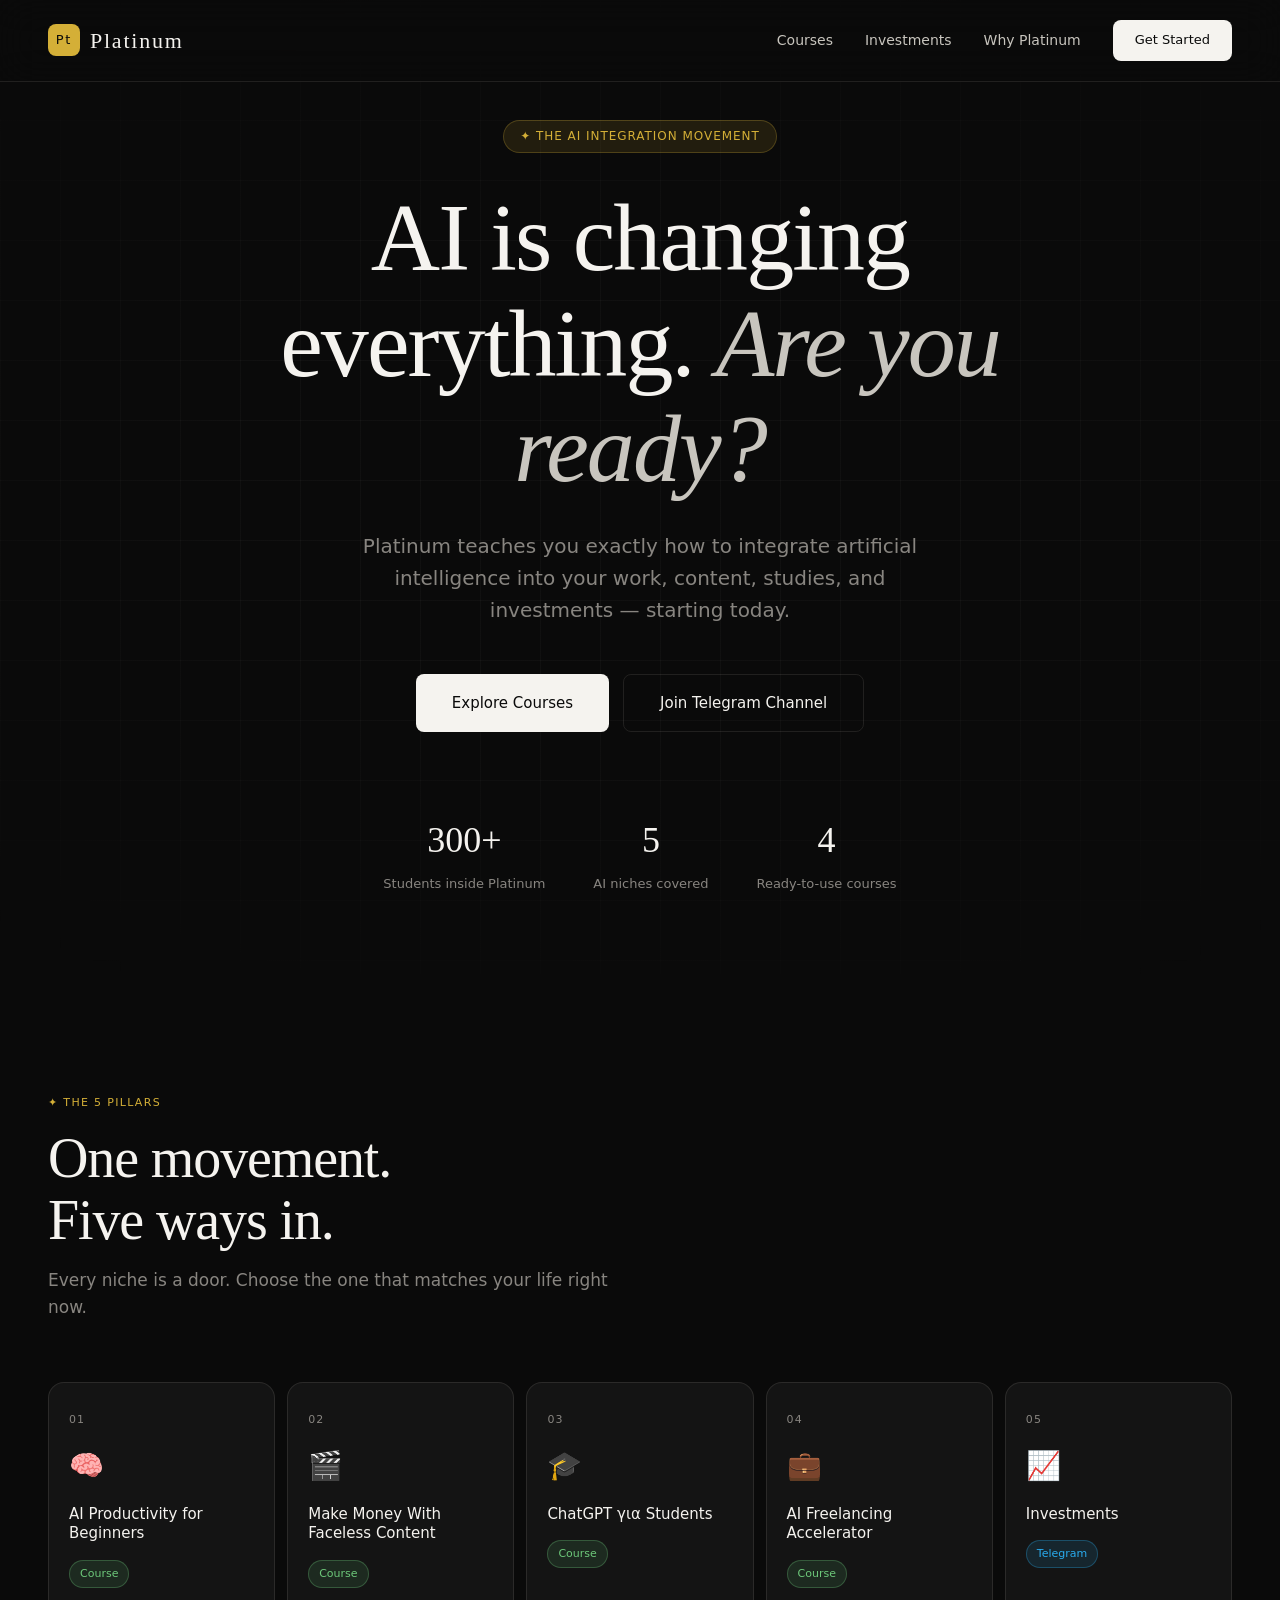
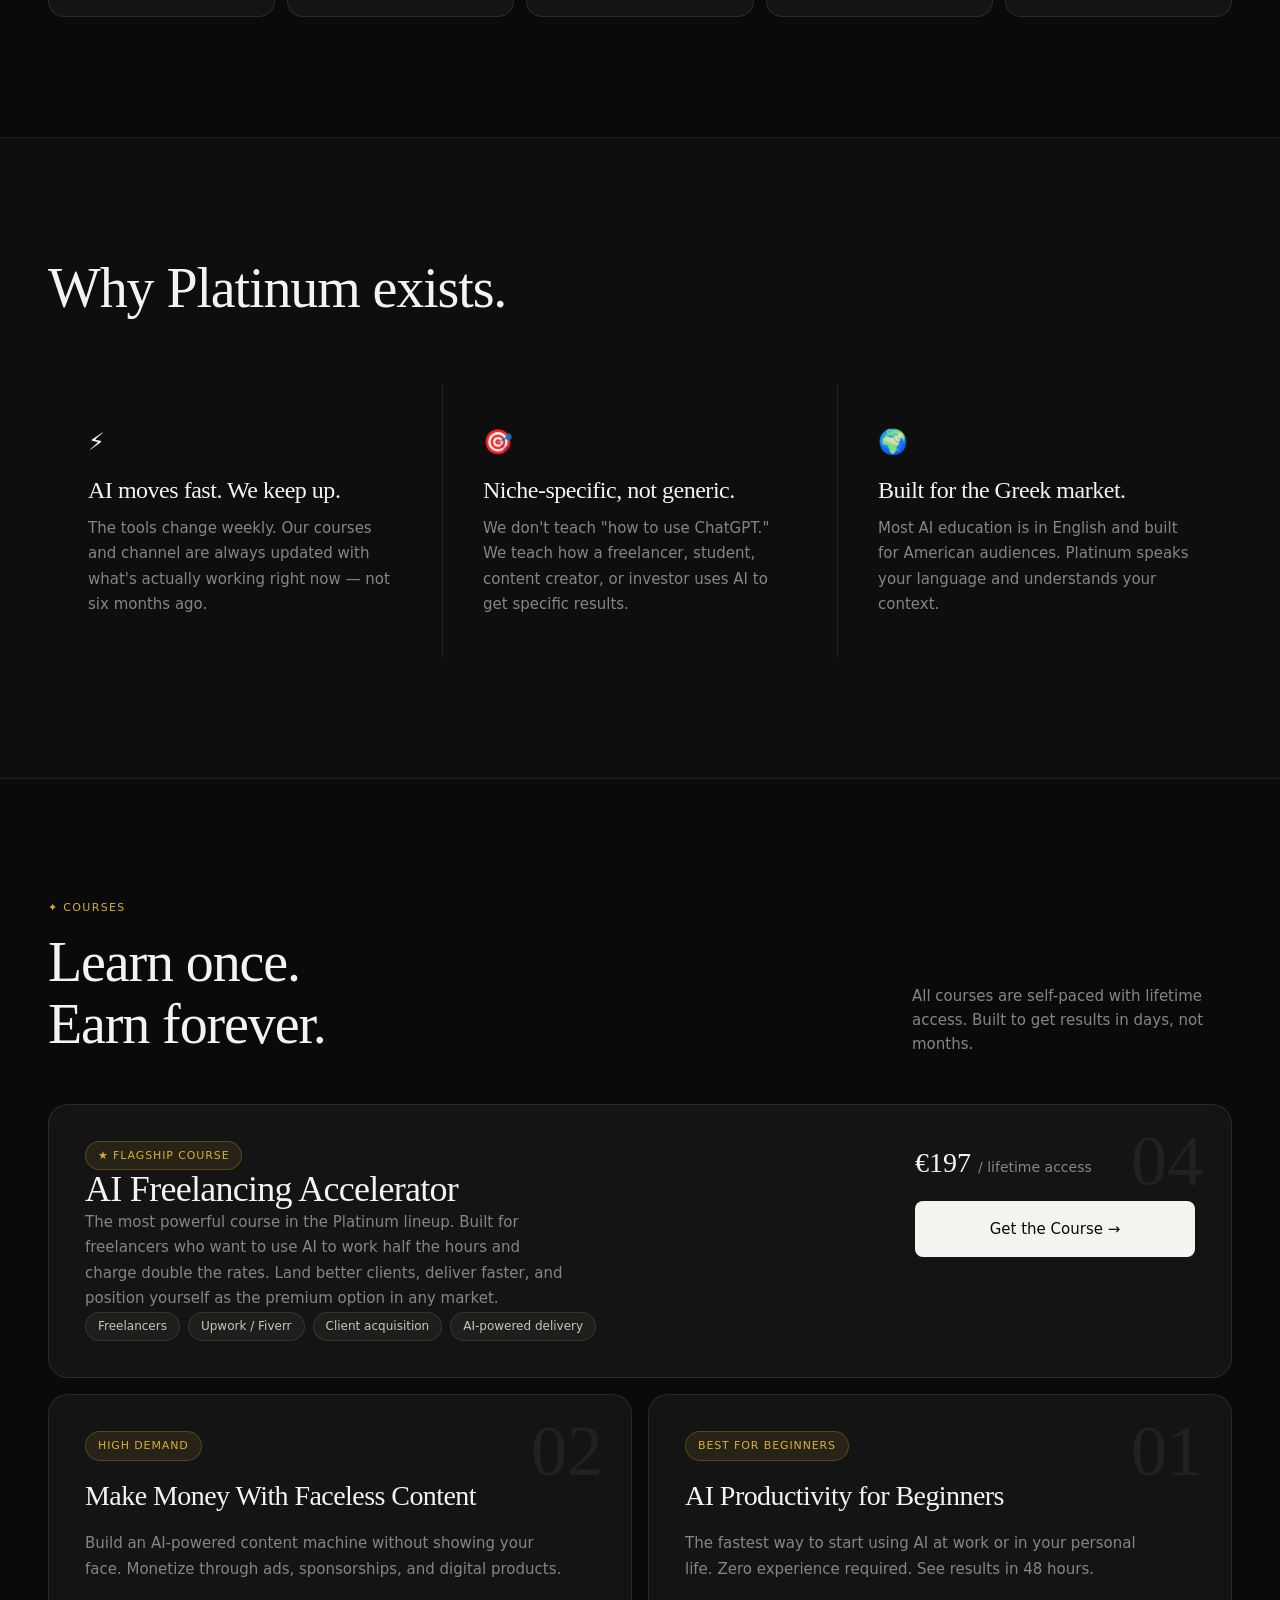
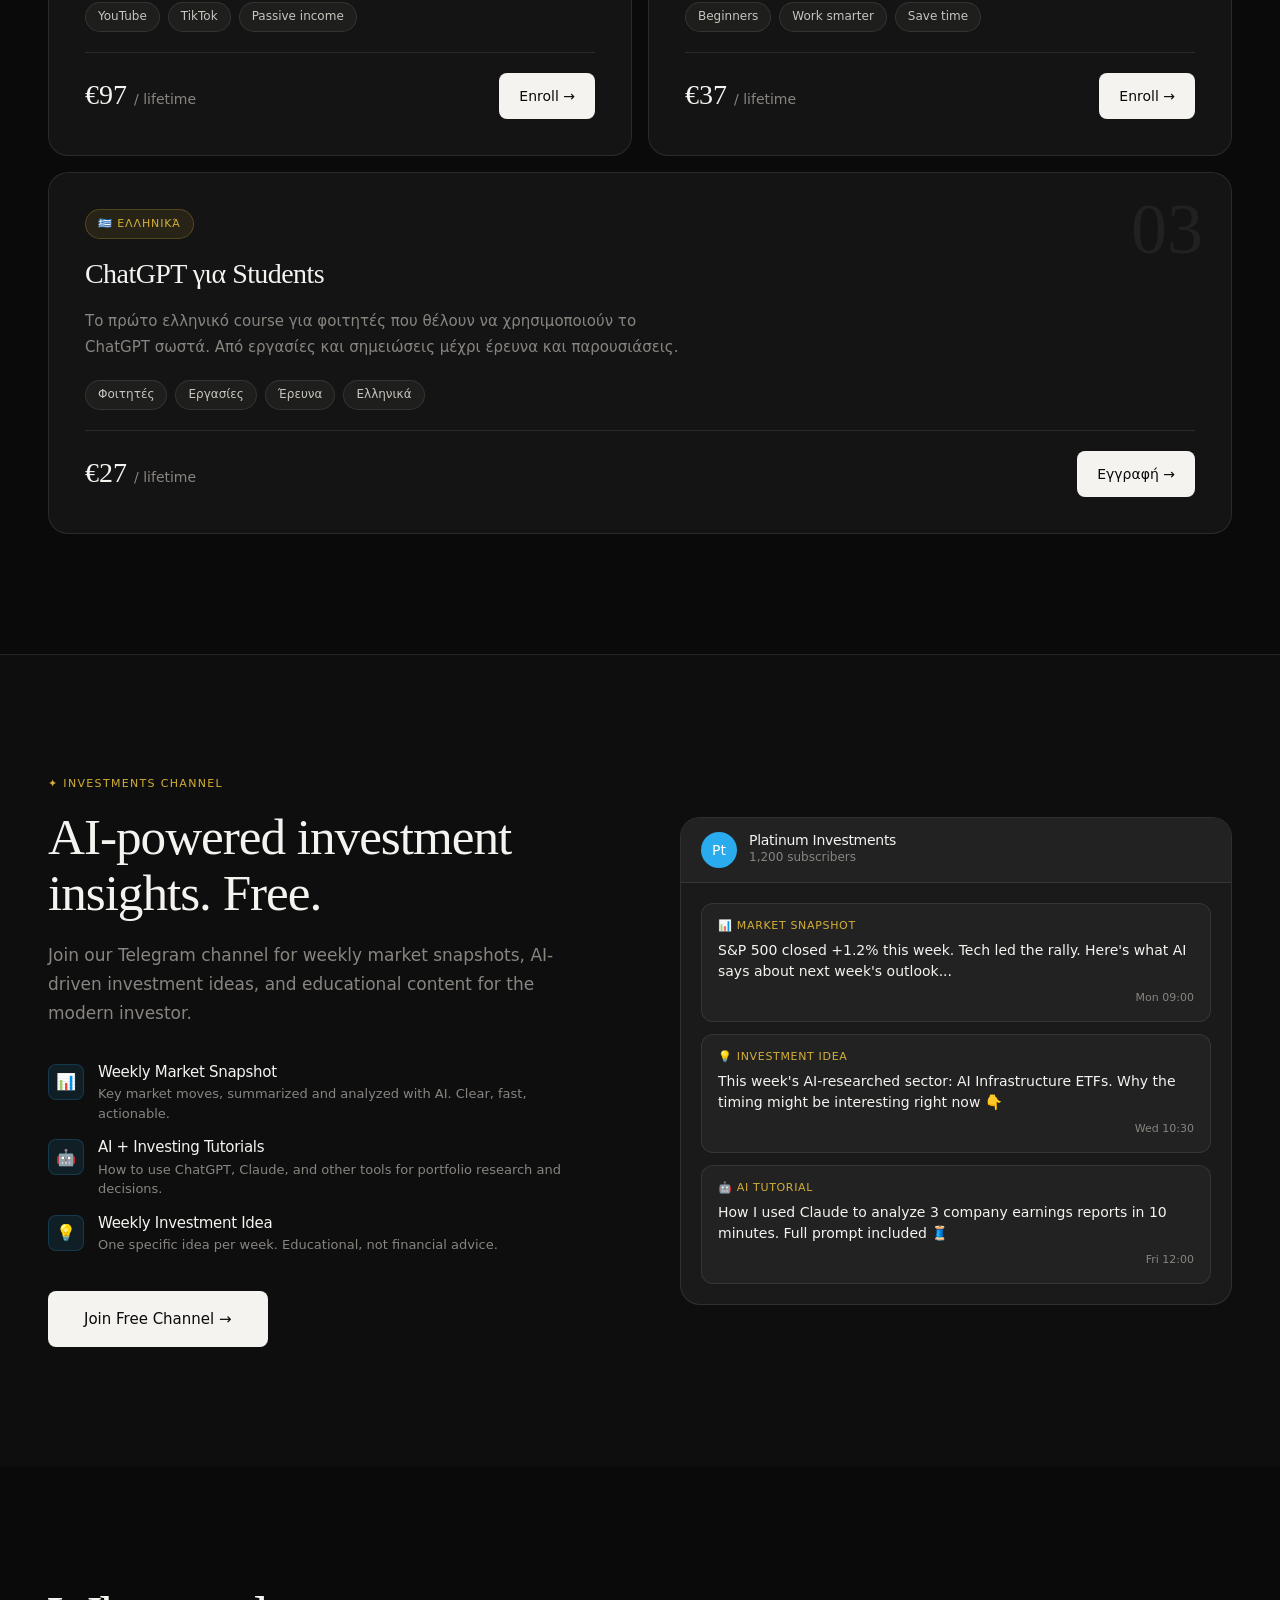
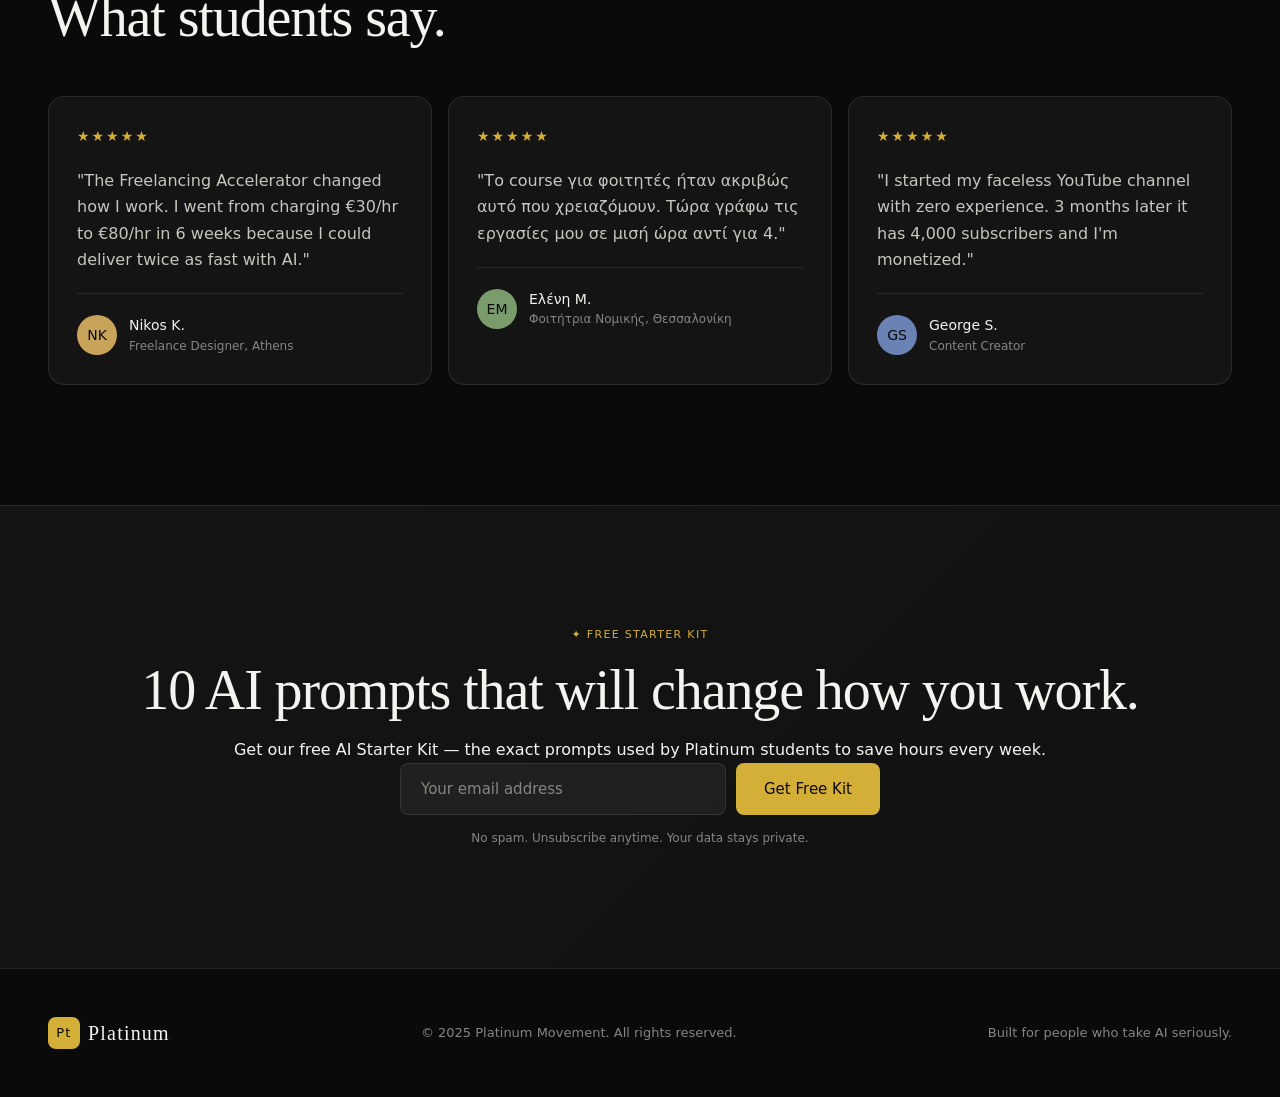
==== commit b0e7cbee: "Update index.html" ====
--- a/index.html
+++ b/index.html
@@ -248,7 +248,7 @@
               </div>
             </div>
           </div>
-          <a href="t.me/platinumaifuture" class="btn btn-primary" target="_blank" rel="noopener">Join Free Channel →</a>
+          <a href="https://t.me/platinumaifuture" class="btn btn-primary" target="_blank" rel="noopener">Join Free Channel →</a>
         </div>
 
         <div class="tg-mockup reveal">
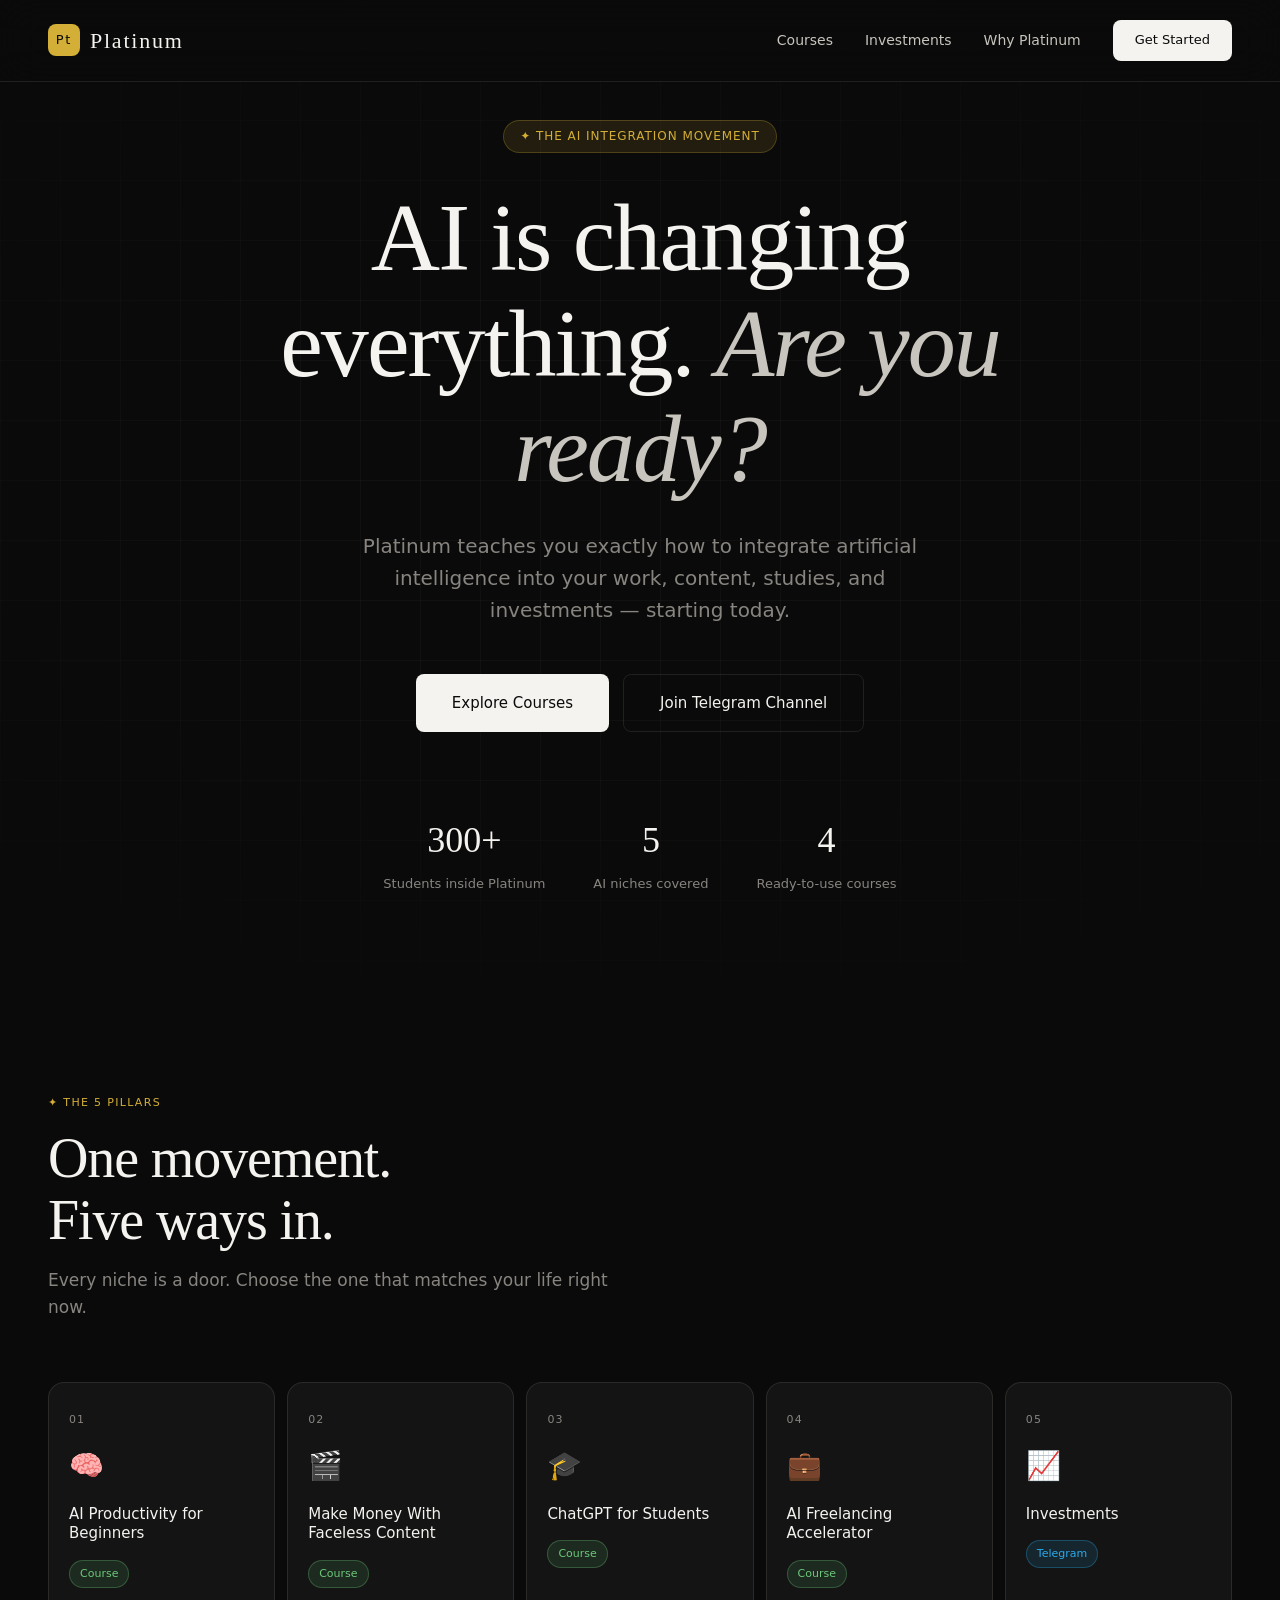
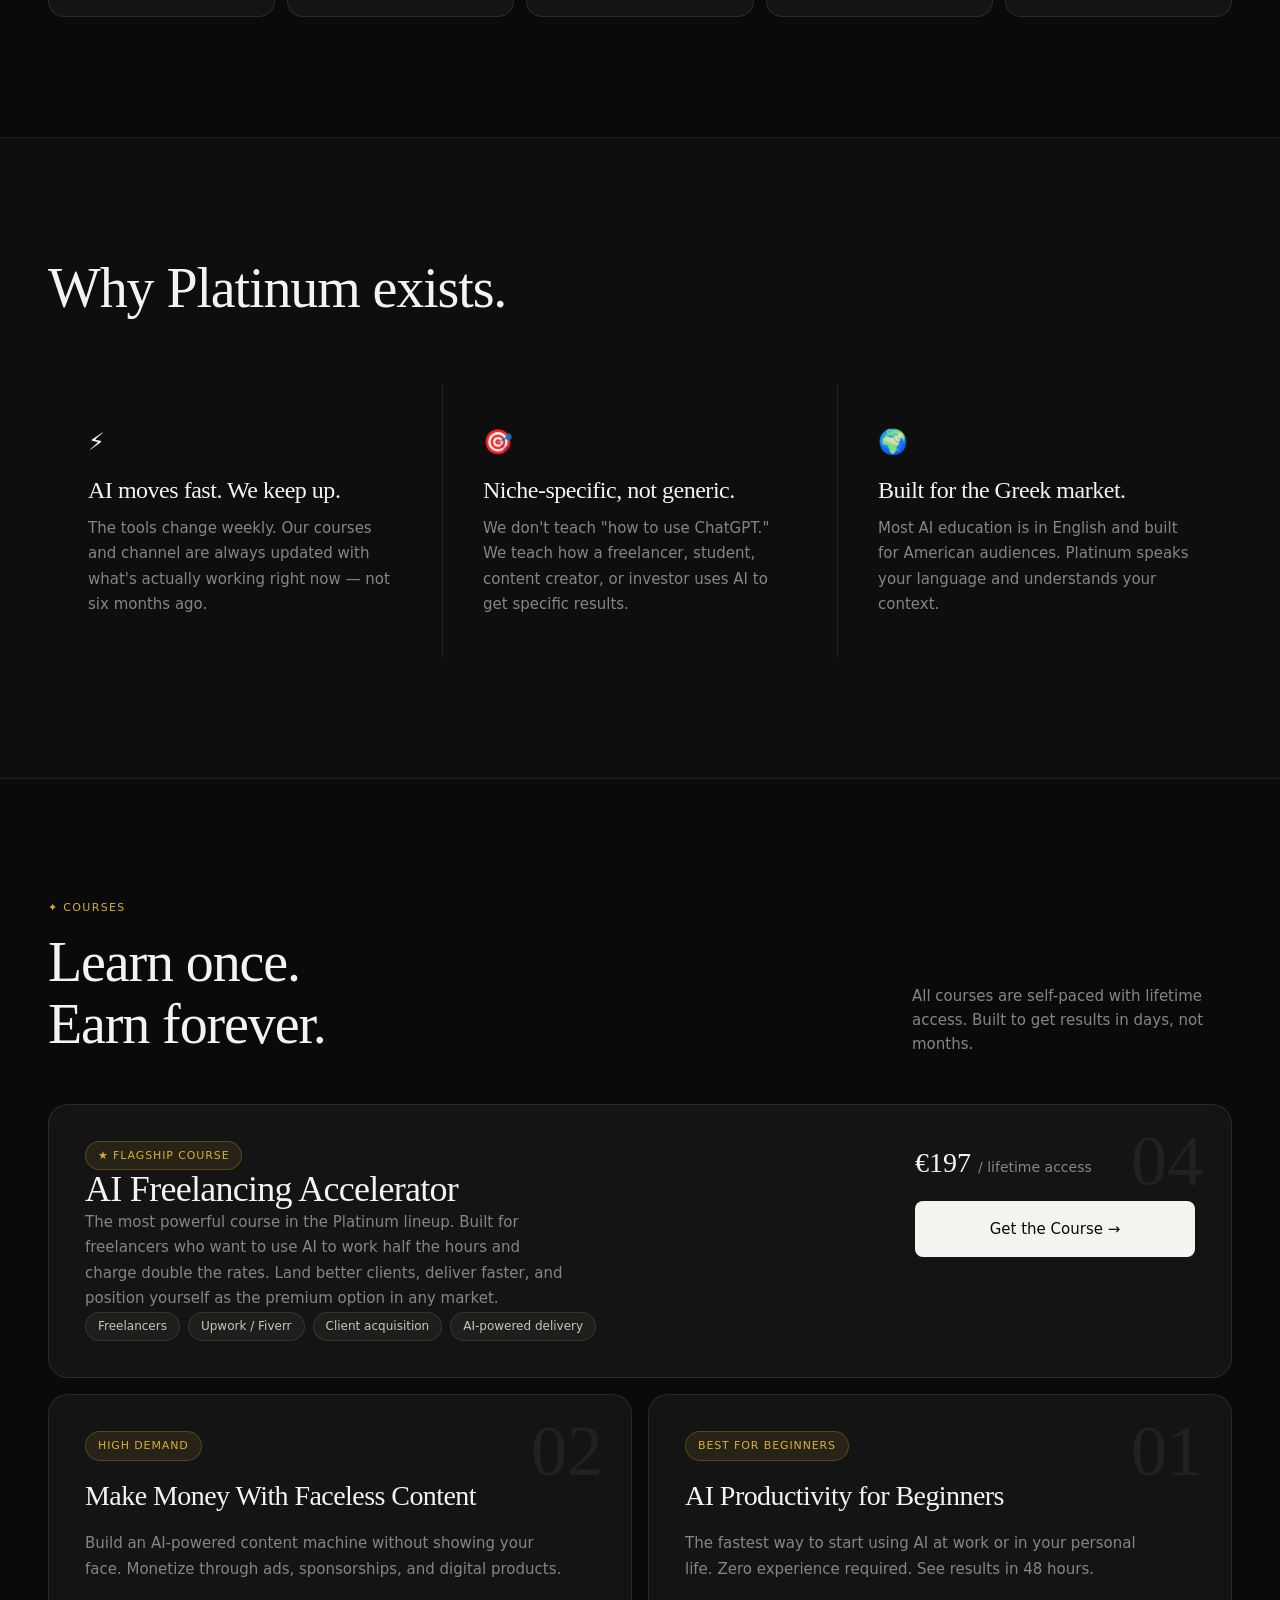
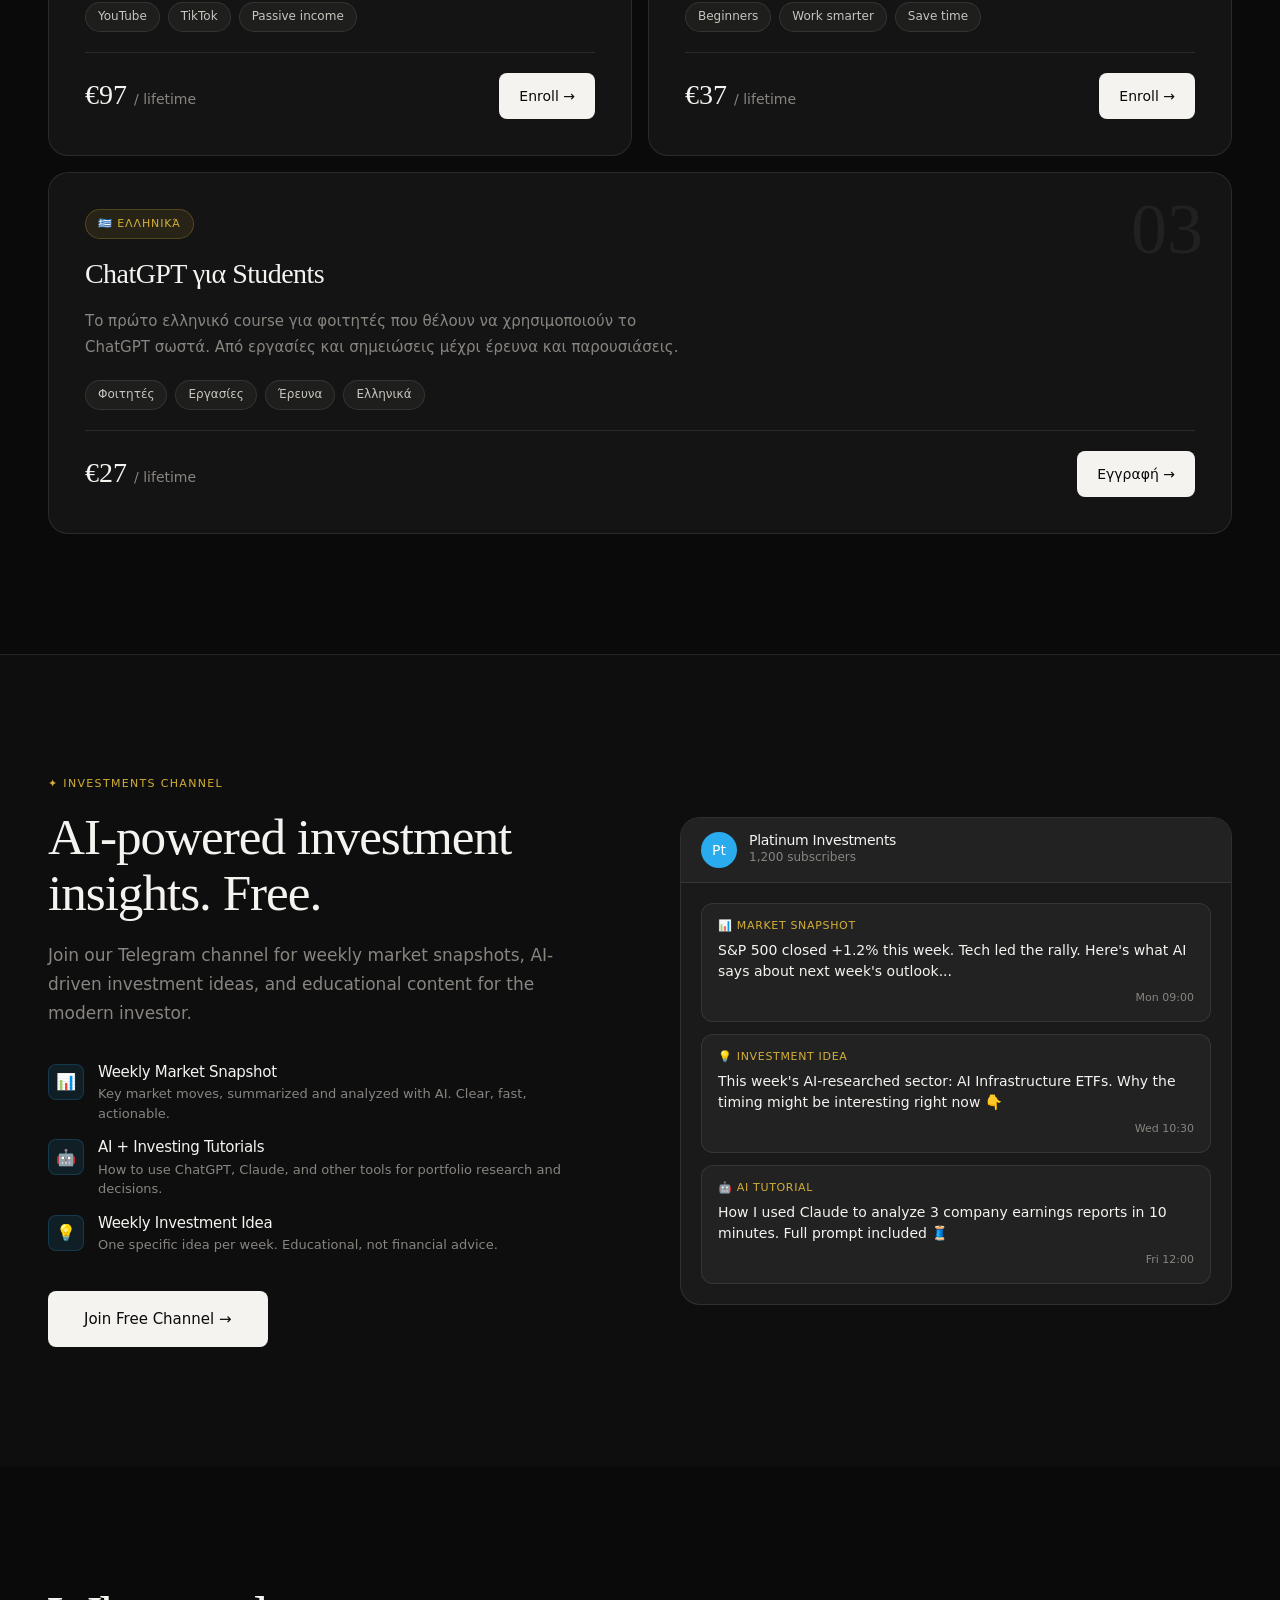
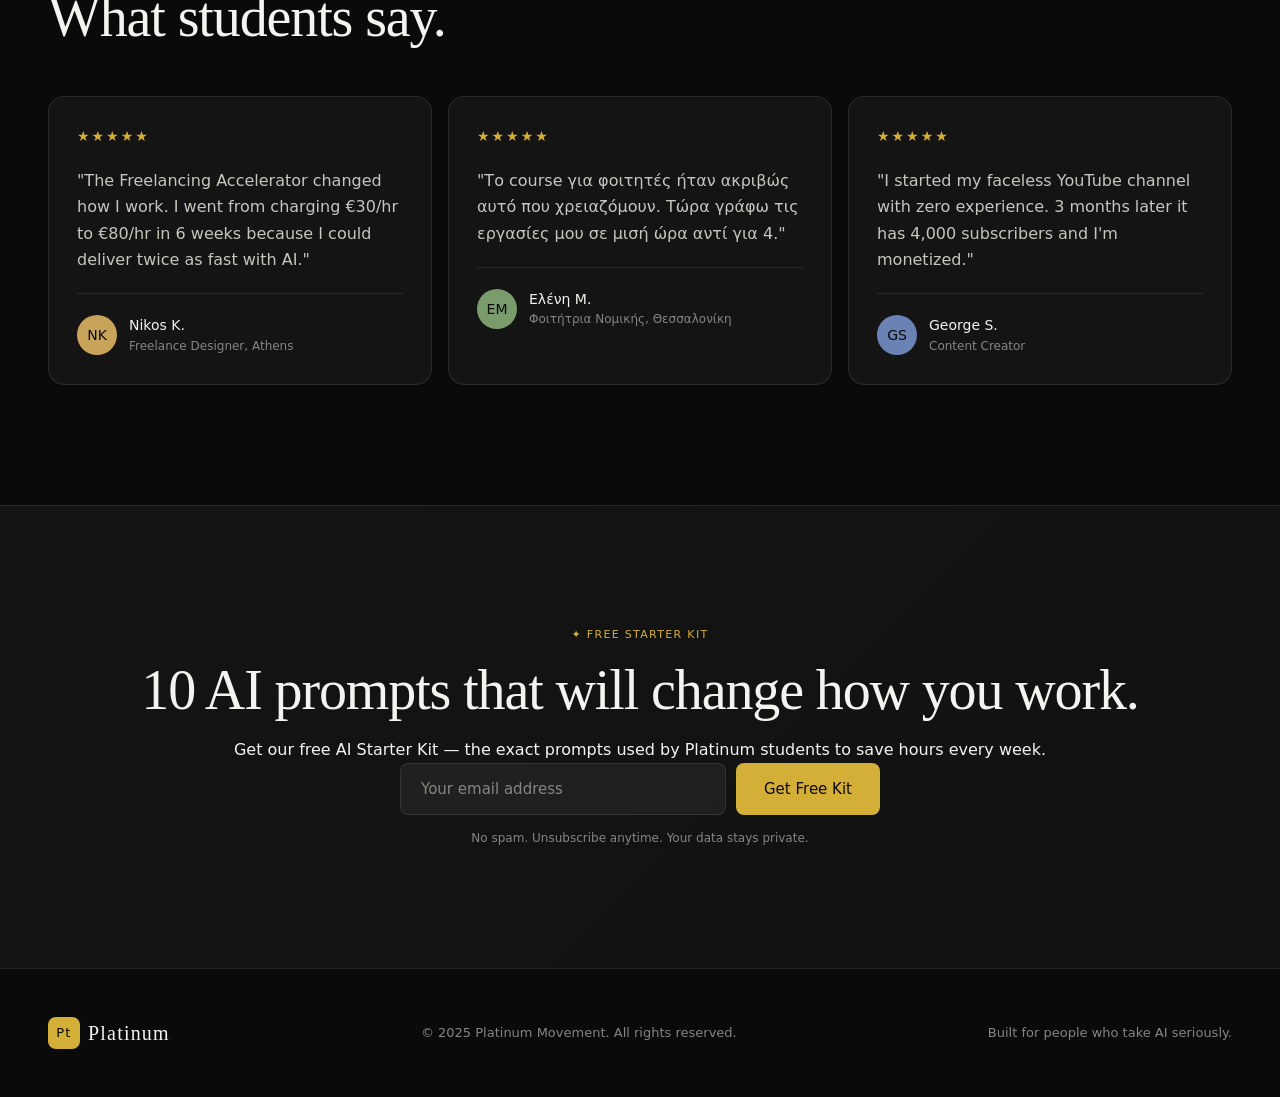
==== commit f22769da: "Update index.html" ====
--- a/index.html
+++ b/index.html
@@ -88,7 +88,7 @@
         <a href="course-students.html" class="pillar-card">
           <div class="pillar-num">03</div>
           <div class="pillar-icon">🎓</div>
-          <div class="pillar-name">ChatGPT για Students</div>
+          <div class="pillar-name">ChatGPT for Students</div>
           <span class="pillar-type type-course">Course</span>
         </a>
         <a href="course-freelancing.html" class="pillar-card">
